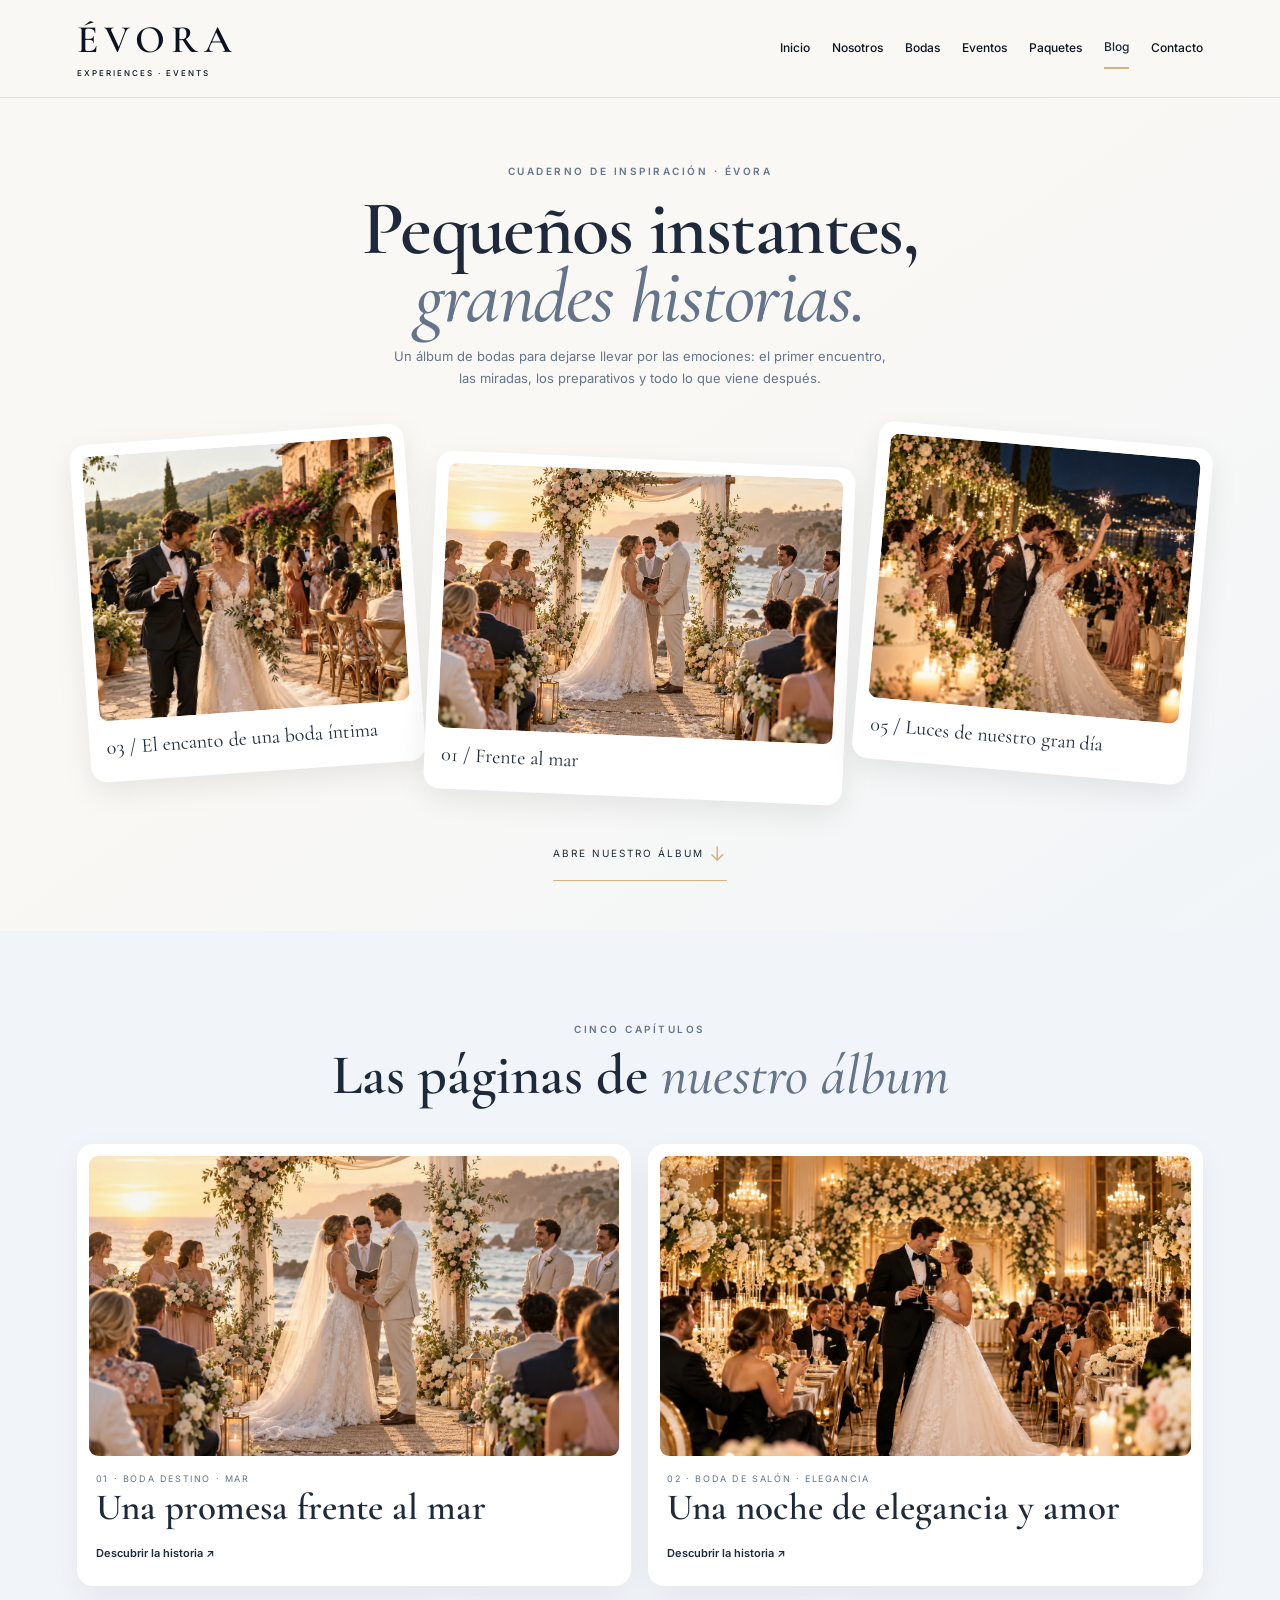
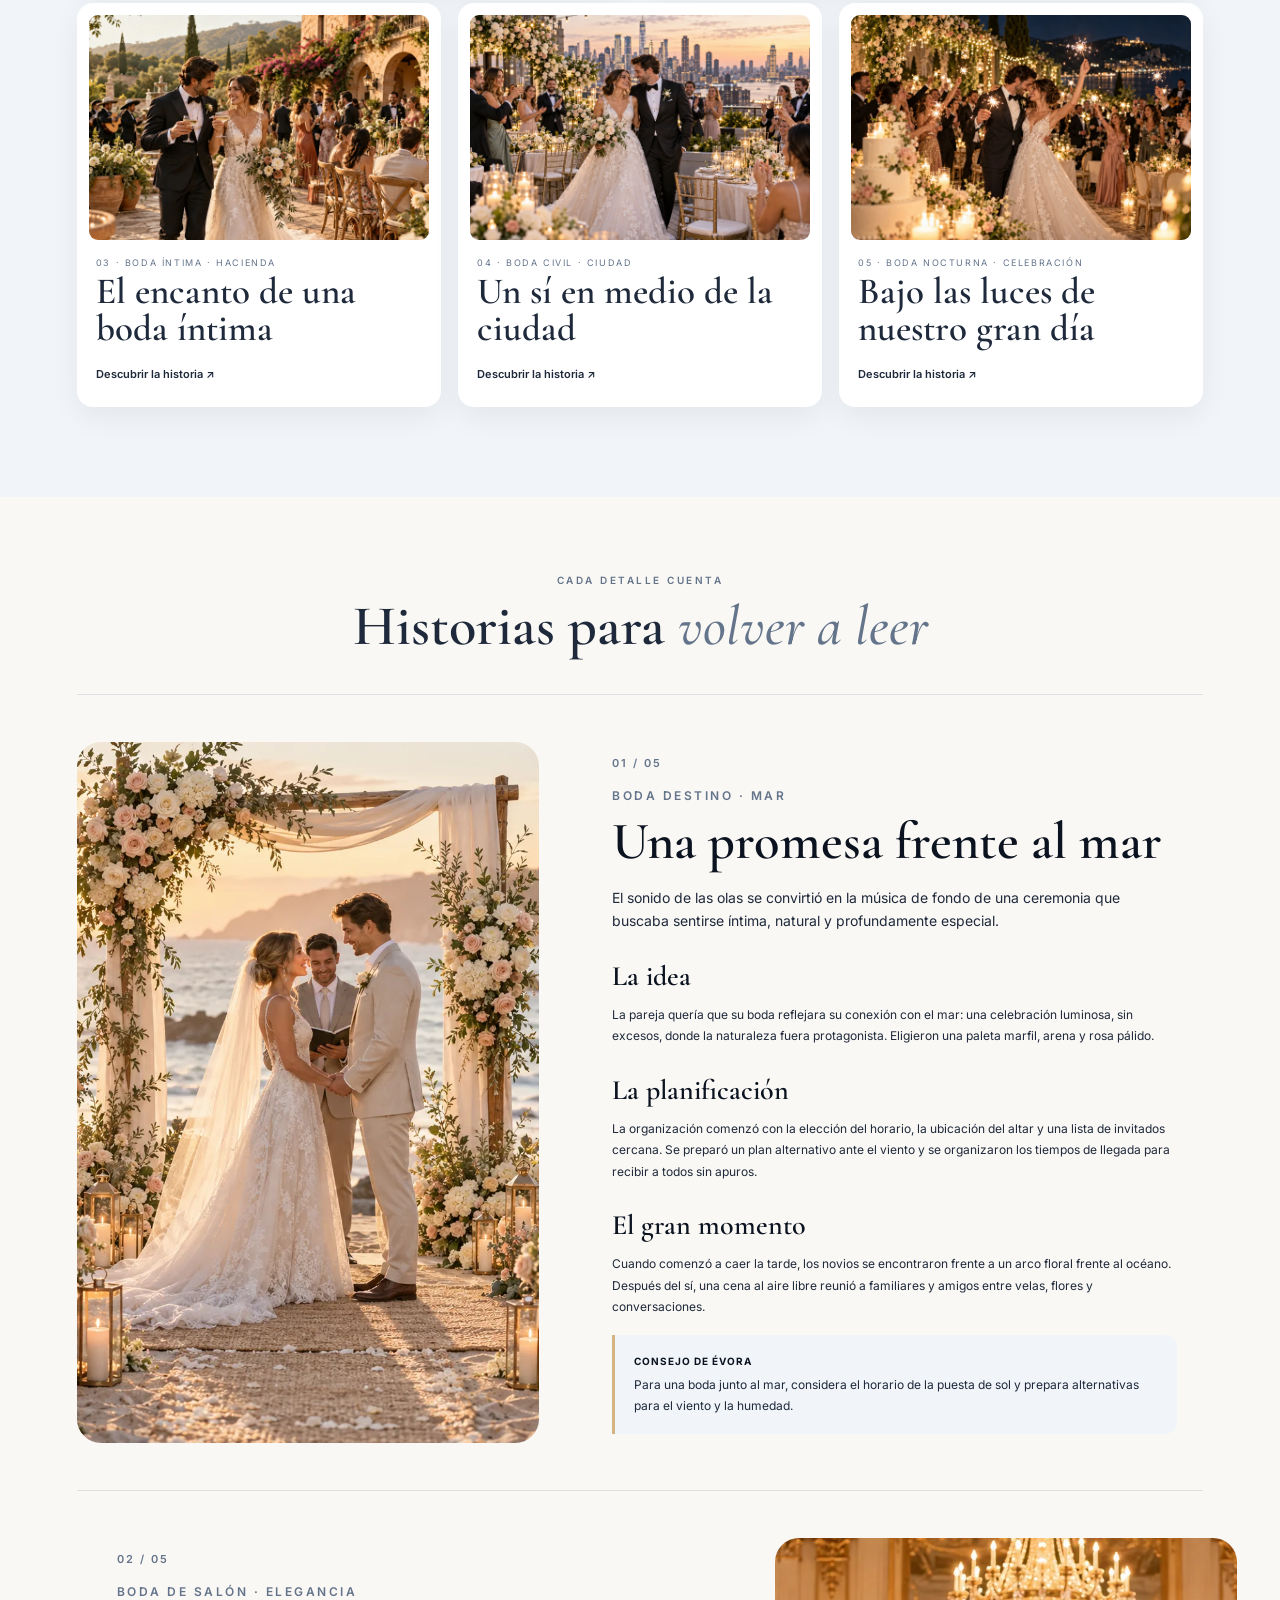
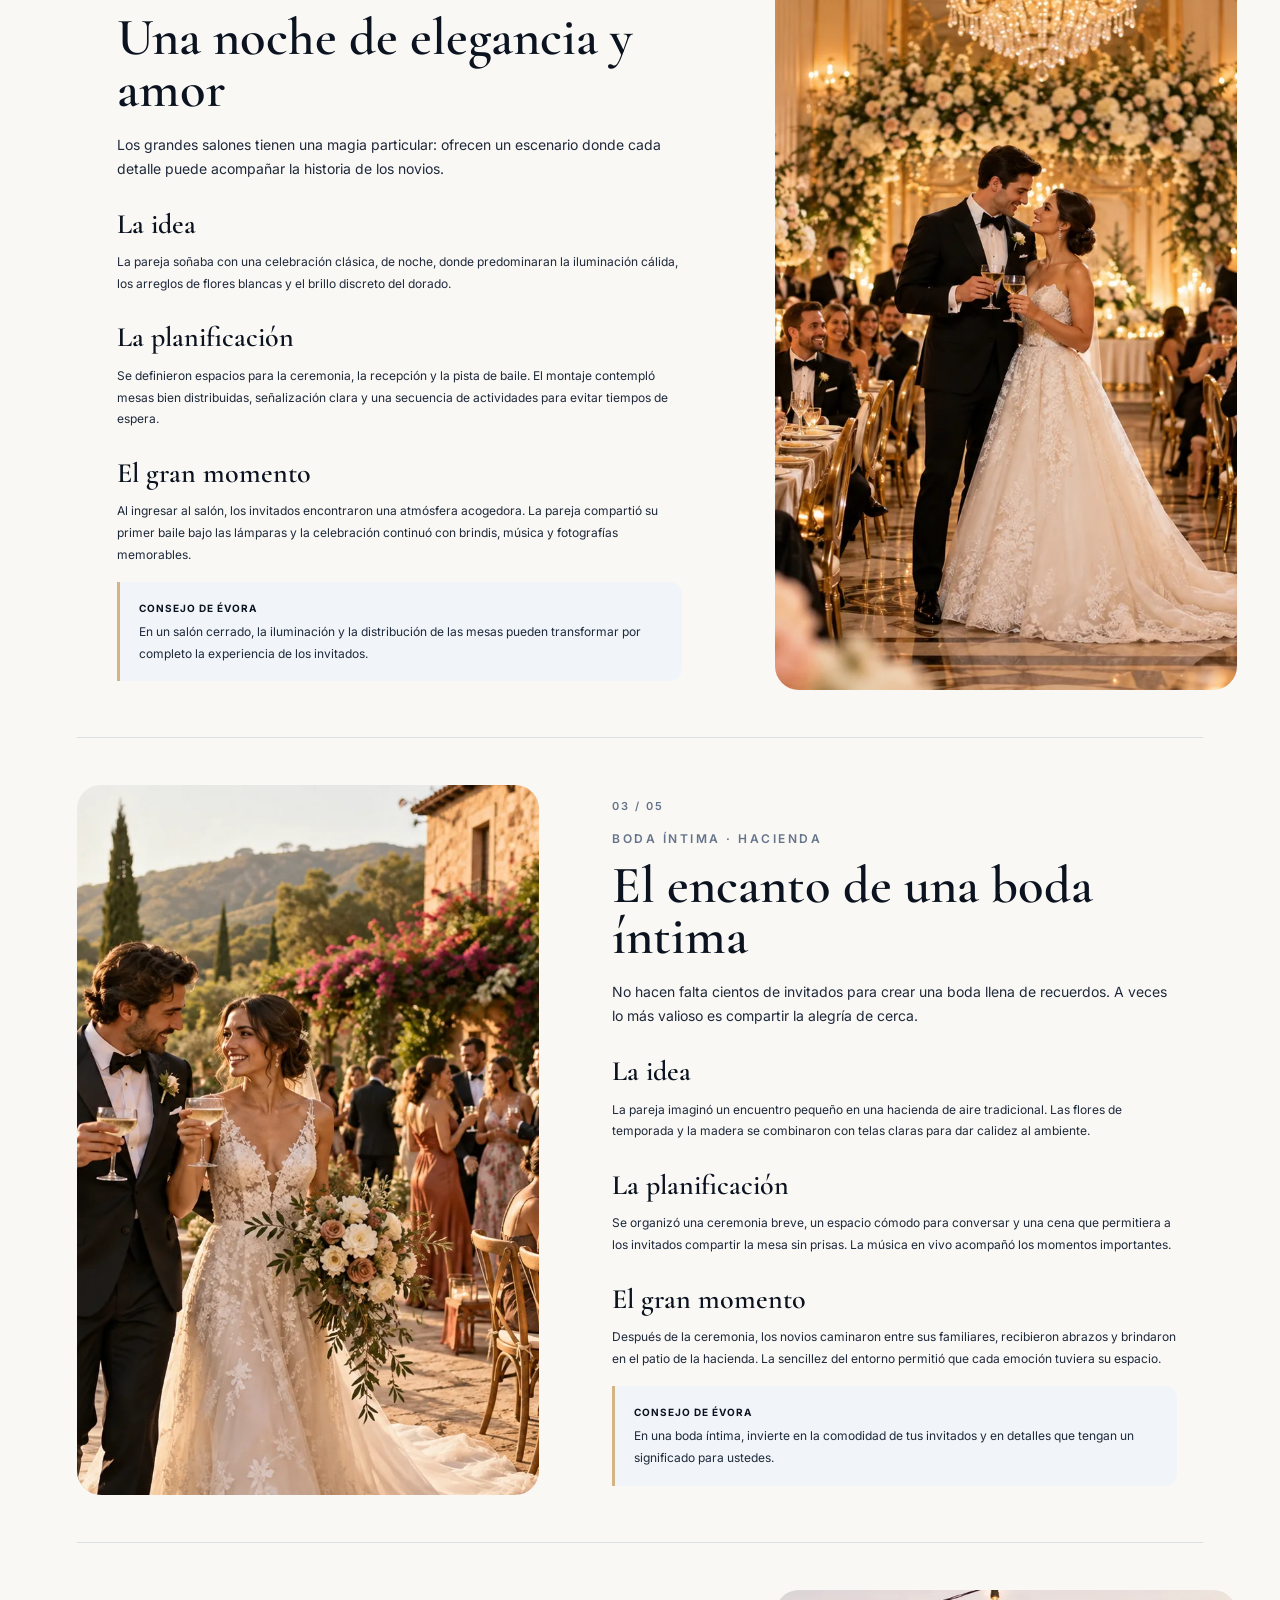
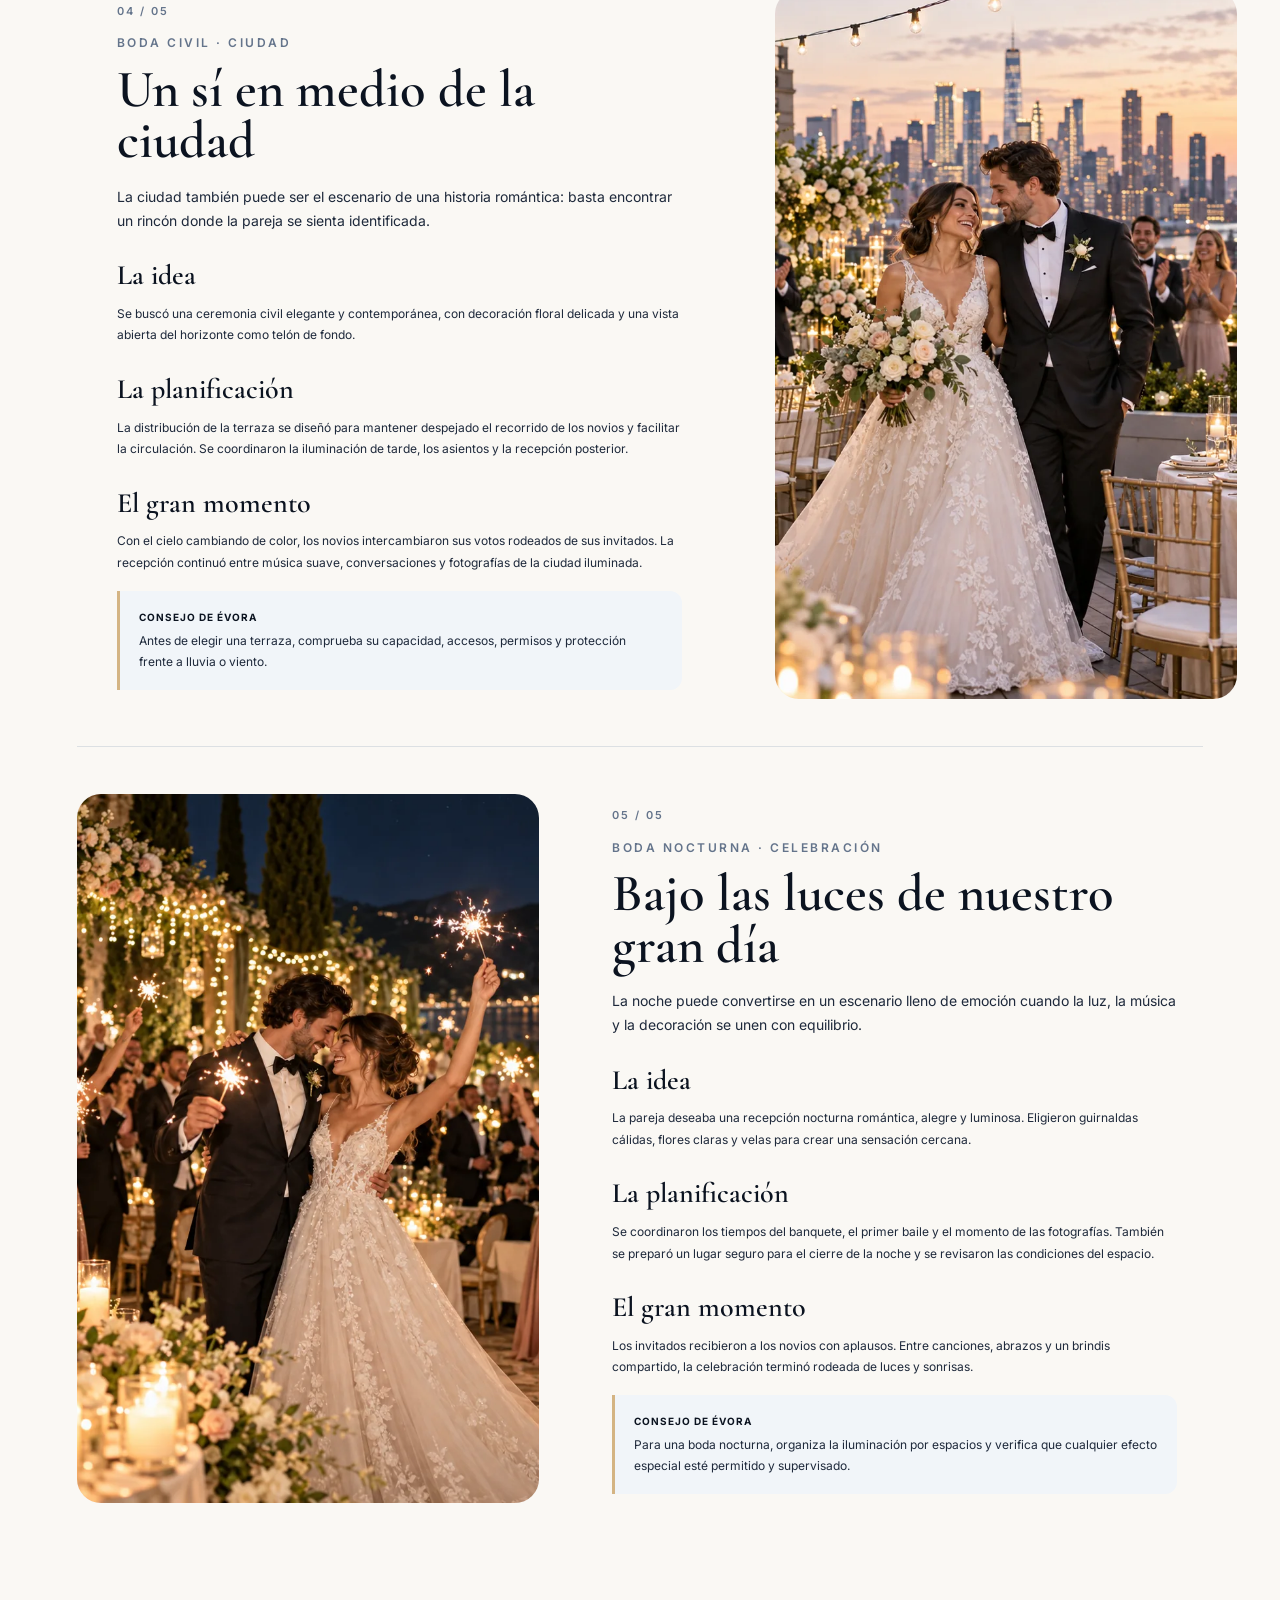
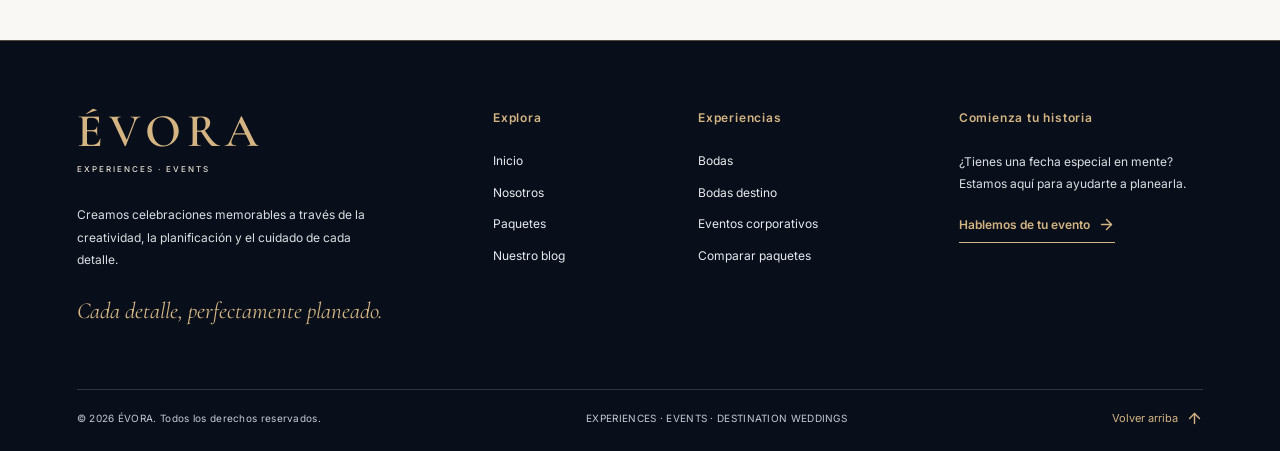
==== blog.html @ 38fed0f1 "cambios hechos" ====
<!DOCTYPE html>
<html lang="es">
 <head>
  <meta charset="utf-8"/>
  <meta content="width=device-width, initial-scale=1.0" name="viewport"/>
  <meta content="Historias de bodas ÉVORA: playa, salón, hacienda, terraza y noche. Ideas, planificación y consejos para celebrar el amor." name="description"/>
  <title>
   Blog — Álbum de recuerdos | ÉVORA
  </title>
  <link href="https://fonts.googleapis.com" rel="preconnect"/>
  <link crossorigin="" href="https://fonts.gstatic.com" rel="preconnect"/>
  <link href="https://fonts.googleapis.com/css2?family=Cormorant+Garamond:wght@400;500;600;700&amp;family=Inter:wght@400;500;600;700&amp;display=swap" rel="stylesheet"/>
  <link href="CSS/blog.css" rel="stylesheet"/>
 </head>
 <body id="arriba">
  <header class="header">
   <a aria-label="ÉVORA - Ir al inicio" class="brand" href="index.html">
    ÉVORA
    <small>
     EXPERIENCES · EVENTS
    </small>
   </a>
   <!-- Menú hamburguesa para tabletas y celulares -->
   <button aria-controls="menu-principal" aria-expanded="false" aria-label="Abrir menú de navegación" class="menu-toggle" type="button">
    <span>
    </span>
    <span>
    </span>
    <span>
    </span>
   </button>
   <nav aria-label="Menú principal" class="nav" id="menu-principal">
    <a href="index.html">
     Inicio
    </a>
    <a href="nosotros.html">
     Nosotros
    </a>
    <a href="bodas.html">
     Bodas
    </a>
    <a href="eventos-corporativos.html">
     Eventos
    </a>
    <a href="paquetes.html">
     Paquetes
    </a>
    <a aria-current="page" class="active" href="blog.html">
     Blog
    </a>
    <a href="Contactos.html">
     Contacto
    </a>
   </nav>
  </header>
  <main>
   <section class="hero hero-album">
    <div class="album-heading">
     <p class="kicker">
      CUADERNO DE INSPIRACIÓN · ÉVORA
     </p>
     <h1>
      Pequeños instantes,
      <br/>
      <em>
       grandes historias.
      </em>
     </h1>
     <p>
      Un álbum de bodas para dejarse llevar por las emociones: el primer encuentro, las miradas, los preparativos y todo lo que viene después.
     </p>
    </div>
    <div class="album-photos">
     <figure class="album-one">
      <img alt="Boda en una hacienda con novios e invitados" src="MEDIA/blog-hacienda.webp"/>
      <figcaption>
       03 / El encanto de una boda íntima
      </figcaption>
     </figure>
     <figure class="album-two">
      <img alt="Boda frente al mar con novios e invitados" src="MEDIA/blog-playa.webp"/>
      <figcaption>
       01 / Frente al mar
      </figcaption>
     </figure>
     <figure class="album-three">
      <img alt="Celebración de bodas con luces y bengalas" src="MEDIA/blog-noche.webp"/>
      <figcaption>
       05 / Luces de nuestro gran día
      </figcaption>
     </figure>
    </div>
    <a class="album-down" href="#historias">
     ABRE NUESTRO ÁLBUM
     <span>
      ↓
     </span>
    </a>
   </section>
   <section class="album-index" id="historias">
    <div class="album-title">
     <p class="kicker">
      CINCO CAPÍTULOS
     </p>
     <h2>
      Las páginas de
      <em>
       nuestro álbum
      </em>
     </h2>
    </div>
    <div class="album-cards">
     <a class="album-card" href="#playa">
      <div class="album-card-photo">
       <img alt="Una promesa frente al mar: novios e invitados en su celebración" class="" decoding="async" loading="lazy" src="MEDIA/blog-playa.webp"/>
      </div>
      <p>
       01 · BODA DESTINO · MAR
      </p>
      <h3>
       Una promesa frente al mar
      </h3>
      <span>
       Descubrir la historia ↗
      </span>
     </a>
     <a class="album-card" href="#salon">
      <div class="album-card-photo">
       <img alt="Una noche de elegancia y amor: novios e invitados en su celebración" class="" decoding="async" loading="lazy" src="MEDIA/blog-salon.webp"/>
      </div>
      <p>
       02 · BODA DE SALÓN · ELEGANCIA
      </p>
      <h3>
       Una noche de elegancia y amor
      </h3>
      <span>
       Descubrir la historia ↗
      </span>
     </a>
     <a class="album-card" href="#hacienda">
      <div class="album-card-photo">
       <img alt="El encanto de una boda íntima: novios e invitados en su celebración" class="" decoding="async" loading="lazy" src="MEDIA/blog-hacienda.webp"/>
      </div>
      <p>
       03 · BODA ÍNTIMA · HACIENDA
      </p>
      <h3>
       El encanto de una boda íntima
      </h3>
      <span>
       Descubrir la historia ↗
      </span>
     </a>
     <a class="album-card" href="#terraza">
      <div class="album-card-photo">
       <img alt="Un sí en medio de la ciudad: novios e invitados en su celebración" class="" decoding="async" loading="lazy" src="MEDIA/blog-terraza.webp"/>
      </div>
      <p>
       04 · BODA CIVIL · CIUDAD
      </p>
      <h3>
       Un sí en medio de la ciudad
      </h3>
      <span>
       Descubrir la historia ↗
      </span>
     </a>
     <a class="album-card" href="#noche">
      <div class="album-card-photo">
       <img alt="Bajo las luces de nuestro gran día: novios e invitados en su celebración" class="" decoding="async" loading="lazy" src="MEDIA/blog-noche.webp"/>
      </div>
      <p>
       05 · BODA NOCTURNA · CELEBRACIÓN
      </p>
      <h3>
       Bajo las luces de nuestro gran día
      </h3>
      <span>
       Descubrir la historia ↗
      </span>
     </a>
    </div>
   </section>
   <section class="album-chapters" id="consejos">
    <div class="album-title">
     <p class="kicker">
      CADA DETALLE CUENTA
     </p>
     <h2>
      Historias para
      <em>
       volver a leer
      </em>
     </h2>
    </div>
    <article class="chapter chapter-playa" id="playa">
     <div class="chapter-photo">
      <img alt="Una promesa frente al mar: novios e invitados en su celebración" class="" decoding="async" loading="lazy" src="MEDIA/blog-playa.webp"/>
     </div>
     <div class="chapter-content">
      <span class="chapter-number">
       01 / 05
      </span>
      <p class="kicker">
       BODA DESTINO · MAR
      </p>
      <h2>
       Una promesa frente al mar
      </h2>
      <p class="story-lede">
       El sonido de las olas se convirtió en la música de fondo de una ceremonia que buscaba sentirse íntima, natural y profundamente especial.
      </p>
      <h3>
       La idea
      </h3>
      <p>
       La pareja quería que su boda reflejara su conexión con el mar: una celebración luminosa, sin excesos, donde la naturaleza fuera protagonista. Eligieron una paleta marfil, arena y rosa pálido.
      </p>
      <h3>
       La planificación
      </h3>
      <p>
       La organización comenzó con la elección del horario, la ubicación del altar y una lista de invitados cercana. Se preparó un plan alternativo ante el viento y se organizaron los tiempos de llegada para recibir a todos sin apuros.
      </p>
      <h3>
       El gran momento
      </h3>
      <p>
       Cuando comenzó a caer la tarde, los novios se encontraron frente a un arco floral frente al océano. Después del sí, una cena al aire libre reunió a familiares y amigos entre velas, flores y conversaciones.
      </p>
      <p class="takeaway">
       <strong>
        Consejo de ÉVORA
       </strong>
       Para una boda junto al mar, considera el horario de la puesta de sol y prepara alternativas para el viento y la humedad.
      </p>
     </div>
    </article>
    <article class="chapter chapter-salon" id="salon">
     <div class="chapter-photo">
      <img alt="Una noche de elegancia y amor: novios e invitados en su celebración" class="" decoding="async" loading="lazy" src="MEDIA/blog-salon.webp"/>
     </div>
     <div class="chapter-content">
      <span class="chapter-number">
       02 / 05
      </span>
      <p class="kicker">
       BODA DE SALÓN · ELEGANCIA
      </p>
      <h2>
       Una noche de elegancia y amor
      </h2>
      <p class="story-lede">
       Los grandes salones tienen una magia particular: ofrecen un escenario donde cada detalle puede acompañar la historia de los novios.
      </p>
      <h3>
       La idea
      </h3>
      <p>
       La pareja soñaba con una celebración clásica, de noche, donde predominaran la iluminación cálida, los arreglos de flores blancas y el brillo discreto del dorado.
      </p>
      <h3>
       La planificación
      </h3>
      <p>
       Se definieron espacios para la ceremonia, la recepción y la pista de baile. El montaje contempló mesas bien distribuidas, señalización clara y una secuencia de actividades para evitar tiempos de espera.
      </p>
      <h3>
       El gran momento
      </h3>
      <p>
       Al ingresar al salón, los invitados encontraron una atmósfera acogedora. La pareja compartió su primer baile bajo las lámparas y la celebración continuó con brindis, música y fotografías memorables.
      </p>
      <p class="takeaway">
       <strong>
        Consejo de ÉVORA
       </strong>
       En un salón cerrado, la iluminación y la distribución de las mesas pueden transformar por completo la experiencia de los invitados.
      </p>
     </div>
    </article>
    <article class="chapter chapter-hacienda" id="hacienda">
     <div class="chapter-photo">
      <img alt="El encanto de una boda íntima: novios e invitados en su celebración" class="" decoding="async" loading="lazy" src="MEDIA/blog-hacienda.webp"/>
     </div>
     <div class="chapter-content">
      <span class="chapter-number">
       03 / 05
      </span>
      <p class="kicker">
       BODA ÍNTIMA · HACIENDA
      </p>
      <h2>
       El encanto de una boda íntima
      </h2>
      <p class="story-lede">
       No hacen falta cientos de invitados para crear una boda llena de recuerdos. A veces lo más valioso es compartir la alegría de cerca.
      </p>
      <h3>
       La idea
      </h3>
      <p>
       La pareja imaginó un encuentro pequeño en una hacienda de aire tradicional. Las flores de temporada y la madera se combinaron con telas claras para dar calidez al ambiente.
      </p>
      <h3>
       La planificación
      </h3>
      <p>
       Se organizó una ceremonia breve, un espacio cómodo para conversar y una cena que permitiera a los invitados compartir la mesa sin prisas. La música en vivo acompañó los momentos importantes.
      </p>
      <h3>
       El gran momento
      </h3>
      <p>
       Después de la ceremonia, los novios caminaron entre sus familiares, recibieron abrazos y brindaron en el patio de la hacienda. La sencillez del entorno permitió que cada emoción tuviera su espacio.
      </p>
      <p class="takeaway">
       <strong>
        Consejo de ÉVORA
       </strong>
       En una boda íntima, invierte en la comodidad de tus invitados y en detalles que tengan un significado para ustedes.
      </p>
     </div>
    </article>
    <article class="chapter chapter-terraza" id="terraza">
     <div class="chapter-photo">
      <img alt="Un sí en medio de la ciudad: novios e invitados en su celebración" class="" decoding="async" loading="lazy" src="MEDIA/blog-terraza.webp"/>
     </div>
     <div class="chapter-content">
      <span class="chapter-number">
       04 / 05
      </span>
      <p class="kicker">
       BODA CIVIL · CIUDAD
      </p>
      <h2>
       Un sí en medio de la ciudad
      </h2>
      <p class="story-lede">
       La ciudad también puede ser el escenario de una historia romántica: basta encontrar un rincón donde la pareja se sienta identificada.
      </p>
      <h3>
       La idea
      </h3>
      <p>
       Se buscó una ceremonia civil elegante y contemporánea, con decoración floral delicada y una vista abierta del horizonte como telón de fondo.
      </p>
      <h3>
       La planificación
      </h3>
      <p>
       La distribución de la terraza se diseñó para mantener despejado el recorrido de los novios y facilitar la circulación. Se coordinaron la iluminación de tarde, los asientos y la recepción posterior.
      </p>
      <h3>
       El gran momento
      </h3>
      <p>
       Con el cielo cambiando de color, los novios intercambiaron sus votos rodeados de sus invitados. La recepción continuó entre música suave, conversaciones y fotografías de la ciudad iluminada.
      </p>
      <p class="takeaway">
       <strong>
        Consejo de ÉVORA
       </strong>
       Antes de elegir una terraza, comprueba su capacidad, accesos, permisos y protección frente a lluvia o viento.
      </p>
     </div>
    </article>
    <article class="chapter chapter-noche" id="noche">
     <div class="chapter-photo">
      <img alt="Bajo las luces de nuestro gran día: novios e invitados en su celebración" class="" decoding="async" loading="lazy" src="MEDIA/blog-noche.webp"/>
     </div>
     <div class="chapter-content">
      <span class="chapter-number">
       05 / 05
      </span>
      <p class="kicker">
       BODA NOCTURNA · CELEBRACIÓN
      </p>
      <h2>
       Bajo las luces de nuestro gran día
      </h2>
      <p class="story-lede">
       La noche puede convertirse en un escenario lleno de emoción cuando la luz, la música y la decoración se unen con equilibrio.
      </p>
      <h3>
       La idea
      </h3>
      <p>
       La pareja deseaba una recepción nocturna romántica, alegre y luminosa. Eligieron guirnaldas cálidas, flores claras y velas para crear una sensación cercana.
      </p>
      <h3>
       La planificación
      </h3>
      <p>
       Se coordinaron los tiempos del banquete, el primer baile y el momento de las fotografías. También se preparó un lugar seguro para el cierre de la noche y se revisaron las condiciones del espacio.
      </p>
      <h3>
       El gran momento
      </h3>
      <p>
       Los invitados recibieron a los novios con aplausos. Entre canciones, abrazos y un brindis compartido, la celebración terminó rodeada de luces y sonrisas.
      </p>
      <p class="takeaway">
       <strong>
        Consejo de ÉVORA
       </strong>
       Para una boda nocturna, organiza la iluminación por espacios y verifica que cualquier efecto especial esté permitido y supervisado.
      </p>
     </div>
    </article>
   </section>
  </main>
  <footer class="footer">
   <div class="footer-main">
    <div class="footer-about">
     <a aria-label="ÉVORA - Inicio" class="footer-logo" href="index.html">
      ÉVORA
      <small>
       EXPERIENCES · EVENTS
      </small>
     </a>
     <p class="footer-description">
      Creamos celebraciones memorables a través de la
                    creatividad, la planificación y el cuidado de cada detalle.
     </p>
     <span class="footer-tagline">
      Cada detalle, perfectamente planeado.
     </span>
    </div>
    <div class="footer-column">
     <h3>
      Explora
     </h3>
     <a href="index.html">
      Inicio
     </a>
     <a href="nosotros.html">
      Nosotros
     </a>
     <a href="paquetes.html">
      Paquetes
     </a>
     <a href="blog.html">
      Nuestro blog
     </a>
    </div>
    <div class="footer-column">
     <h3>
      Experiencias
     </h3>
     <a href="bodas.html">
      Bodas
     </a>
     <a href="bodas-destino.html">
      Bodas destino
     </a>
     <a href="eventos-corporativos.html">
      Eventos corporativos
     </a>
     <a href="paquetes.html#comparar">
      Comparar paquetes
     </a>
    </div>
    <div class="footer-column footer-contact">
     <h3>
      Comienza tu historia
     </h3>
     <p>
      ¿Tienes una fecha especial en mente? Estamos aquí para ayudarte a planearla.
     </p>
     <a class="footer-link-contact" href="Contactos.html">
      Hablemos de tu evento
      <svg aria-hidden="true" class="icono" fill="none" stroke="currentColor" stroke-linecap="round" stroke-linejoin="round" stroke-width="2" viewbox="0 0 24 24">
       <path d="M5 12h14">
       </path>
       <path d="m12 5 7 7-7 7">
       </path>
      </svg>
     </a>
    </div>
   </div>
   <div class="footer-bottom">
    <p>
     © 2026 ÉVORA. Todos los derechos reservados.
    </p>
    <p>
     EXPERIENCES · EVENTS · DESTINATION WEDDINGS
    </p>
    <a href="#arriba" id="volver-arriba">
     Volver arriba
     <svg aria-hidden="true" class="icono" fill="none" stroke="currentColor" stroke-linecap="round" stroke-linejoin="round" stroke-width="2" viewbox="0 0 24 24">
      <path d="M12 19V5">
      </path>
      <path d="m5 12 7-7 7 7">
      </path>
     </svg>
    </a>
   </div>
  </footer>
  <!-- Funcionamiento del menú hamburguesa sin archivos JS adicionales -->
  <script>
   const botonMenu = document.querySelector('.menu-toggle');
        const navegacion = document.querySelector('#menu-principal');

        function cerrarMenu() {
            botonMenu.classList.remove('is-open');
            botonMenu.setAttribute('aria-expanded', 'false');
            botonMenu.setAttribute('aria-label', 'Abrir menú de navegación');
            navegacion.classList.remove('is-open');
        }

        botonMenu.addEventListener('click', function () {
            const abierto = botonMenu.getAttribute('aria-expanded') === 'true';
            botonMenu.classList.toggle('is-open', !abierto);
            botonMenu.setAttribute('aria-expanded', String(!abierto));
            botonMenu.setAttribute('aria-label', abierto ? 'Abrir menú de navegación' : 'Cerrar menú de navegación');
            navegacion.classList.toggle('is-open', !abierto);
        });

        navegacion.querySelectorAll('a').forEach(function (enlace) {
            enlace.addEventListener('click', cerrarMenu);
        });

        document.addEventListener('keydown', function (evento) {
            if (evento.key === 'Escape') cerrarMenu();
        });

        document.addEventListener('click', function (evento) {
            if (!evento.target.closest('.header')) cerrarMenu();
        });

        window.addEventListener('resize', function () {
            if (window.innerWidth > 880) cerrarMenu();
        });

        // Regresa al inicio de la página al pulsar "Volver arriba".
        const volverArriba = document.querySelector('#volver-arriba');
        volverArriba.addEventListener('click', function (evento) {
            evento.preventDefault();
            window.scrollTo({ top: 0, behavior: 'smooth' });
            cerrarMenu();
        });
  </script>
 </body>
</html>
---- CSS/blog.css ----
/* ÉVORA — BLOG | Estilos ordenados y encabezado/pie de Paquetes */

/* 1. PALETA OFICIAL */
:root {
    --navy: #0B1320;
    --gold: #D4B483;
    --ivory: #FAF8F4;
    --charcoal: #1E293B;
    --gray: #64748B;
    --light: #F1F5F9;
}

/* 2. ESTILOS GENERALES */
* {
    box-sizing: border-box;
}

html {
    scroll-behavior: smooth;
}

body {
    margin: 0;
    background-color: var(--ivory);
    color: var(--charcoal);
    font-family: 'Inter', 'Segoe UI', Arial, sans-serif;
    font-size: 14px;
    line-height: 1.7;
}

h1, h2, h3, p {
    margin: 0;
}

h1, h2, h3, .brand {
    font-family: 'Cormorant Garamond', Georgia, serif;
}

h1, h2, h3 {
    font-weight: 600;
}

a {
    color: inherit;
    text-decoration: none;
}

img {
    display: block;
    max-width: 100%;
}

a:focus-visible {
    outline: 3px solid var(--gold);
    outline-offset: 4px;
}

.icono {
    display: inline-block;
    width: 17px;
    height: 17px;
    flex-shrink: 0;
    vertical-align: middle;
}

/* 3. ENCABEZADO FIJO */
.header {
    position: sticky;
    top: 0;
    z-index: 1000;
    display: flex;
    align-items: center;
    justify-content: space-between;
    gap: 20px;
    padding: 20px 6%;
    background-color: var(--ivory);
    border-bottom: 1px solid rgba(11, 19, 32, 0.10);
}

.brand {
    color: var(--navy);
    font-size: 39px;
    font-weight: 600;
    letter-spacing: 6px;
    line-height: 1;
    white-space: nowrap;
}

.brand small {
    display: block;
    margin-top: 10px;
    font-family: 'Inter', 'Segoe UI', Arial, sans-serif;
    font-size: 8px;
    font-weight: 500;
    letter-spacing: 2px;
}

.nav {
    display: flex;
    flex-wrap: wrap;
    align-items: center;
    gap: 10px 22px;
}

.nav a {
    padding: 9px 0;
    color: var(--navy);
    font-size: 12px;
    font-weight: 500;
    white-space: nowrap;
    transition: color 300ms ease;
}

.nav a:hover, .nav a.active {
    color: var(--charcoal);
    border-bottom: 2px solid var(--gold);
}


/* ==========================================
   12. PIE DE PÁGINA MÁS COMPLETO
========================================== */

.footer {
    padding: 67px 6% 0;
    color: white;
    background-color: #080F1A;
    border-top: 1px solid rgba(212, 180, 131, 0.35);
}

.footer-main {
    display: grid;
    grid-template-columns: 1.7fr 0.75fr 1fr 1.1fr;
    gap: clamp(22px, 3vw, 56px);
    max-width: 1450px;
    margin: 0 auto;
    padding-bottom: 58px;
}

.footer-logo {
    display: inline-block;
    color: var(--gold);
    font-family: 'Cormorant Garamond', Georgia, serif;
    font-size: 47px;
    font-weight: 600;
    letter-spacing: 6px;
    line-height: 1;
}

.footer-logo small {
    display: block;
    margin-top: 10px;
    color: #E8E0D6;
    font-family: 'Inter', 'Segoe UI', sans-serif;
    font-size: 8px;
    font-weight: 500;
    letter-spacing: 2px;
}

.footer-description {
    max-width: 310px;
    margin: 25px 0 20px;
    color: #DBDFE4;
    font-size: 12px;
    line-height: 1.9;
}

.footer-tagline {
    color: var(--gold);
    font-family: 'Cormorant Garamond', Georgia, serif;
    font-size: 23px;
    font-style: italic;
}

.footer-column {
    display: flex;
    flex-direction: column;
    align-items: flex-start;
    gap: 11px;
}

.footer-column h3 {
    margin-bottom: 12px;
    color: var(--gold);
    font-family: 'Inter', 'Segoe UI', sans-serif;
    font-size: 12px;
    font-weight: 600;
    letter-spacing: 0.8px;
}

.footer-column > a:not(.footer-link-contact) {
    color: #E8EAF0;
    font-size: 12px;
    transition: color 300ms ease;
}

.footer-column > a:hover {
    color: var(--gold);
}

.footer-contact p {
    color: #DBDFE4;
    font-size: 12px;
    line-height: 1.8;
}

.footer-link-contact {
    display: inline-flex;
    align-items: center;
    gap: 8px;
    margin-top: 9px;
    padding-bottom: 7px;
    color: var(--gold);
    border-bottom: 1px solid var(--gold);
    font-size: 12px;
    font-weight: 600;
    transition: color 300ms ease;
}

.footer-bottom {
    display: flex;
    align-items: center;
    justify-content: space-between;
    flex-wrap: wrap;
    gap: 17px;
    max-width: 1450px;
    margin: 0 auto;
    padding: 19px 0 23px;
    border-top: 1px solid rgba(255, 255, 255, 0.16);
}

.footer-bottom p {
    color: #C4CBD5;
    font-size: 10px;
    letter-spacing: 0.3px;
}

.footer-bottom > a {
    display: inline-flex;
    align-items: center;
    gap: 8px;
    color: var(--gold);
    font-size: 11px;
}


/* BLOG: ESTILOS GENERALES */
body {
    overflow-x:hidden
}

h1,h2,h3,p,figure {
    margin:0
}

h1,h2,h3 {
    font-weight:600
}

img {
    display:block;
    width:100%;
    height:auto;
    object-fit:cover
}

.kicker {
    font-family:Inter,'Segoe UI',sans-serif;
    font-size:10px;
    font-weight:600;
    letter-spacing:2.5px;
    text-transform:uppercase;
    color:var(--gray)
}

h1 {
    font-size:clamp(50px,6.6vw,106px);
    line-height:.88;
    letter-spacing:-.02em
}

h2 {
    font-size:clamp(36px,4.4vw,72px);
    line-height:.98
}

em {
    font-weight:500;
    color:var(--gray)
}

.gold-rule {
    width:86px;
    height:2px;
    background:var(--gold);
    margin:28px 0
}

.button {
    display:inline-flex;
    align-items:center;
    justify-content:space-between;
    gap:28px;
    margin-top:26px;
    padding:13px 22px;
    background:var(--navy);
    color:white;
    border-radius:16px;
    font-size:12px;
    font-weight:600;
    transition:background .3s,transform .3s
}

.button span {
    font-size:20px;
    line-height:1
}

.button:hover {
    background:var(--charcoal);
    transform:translateY(-2px)
}

.button.light {
    background:var(--ivory);
    color:var(--navy)
}

.button.light:hover {
    background:var(--gold)
}

/* CAPÍTULOS DE HISTORIAS */
.chapter {
    scroll-margin-top:120px
}

.chapter-content .kicker {
    color:var(--gray);
    margin-bottom:10px
}

.chapter-content h2 {
    margin-bottom:18px;
    color:var(--navy);
    font-size:clamp(37px,4.1vw,65px);
    line-height:.98
}

.chapter-content h3 {
    font-size:28px;
    margin:20px 0 3px;
    color:var(--navy)
}

.chapter-content p {
    font-size:12px;
    line-height:1.8;
    margin-bottom:9px
}

.chapter-content .story-lede {
    font-size:14px;
    line-height:1.7;
    color:var(--charcoal);
    margin-bottom:20px
}

.chapter-number {
    display:block;
    color:var(--gray);
    font-size:11px;
    letter-spacing:2px;
    font-weight:600;
    margin-bottom:12px
}

.takeaway {
    padding:17px 19px!important;
    background:var(--light);
    border-left:3px solid var(--gold);
    border-radius:0 12px 12px 0;
    margin-top:17px
}

.takeaway strong {
    display:block;
    text-transform:uppercase;
    letter-spacing:1px;
    color:var(--navy);
    font-size:10px;
    margin-bottom:4px
}

.chapter-photo img {
    height:100%;
    min-height:350px
}

/* MODELO 4: ÁLBUM EDITORIAL */
.hero-album {
    background:linear-gradient(145deg,#FAF8F4 42%,#F1F5F9 100%);
    padding:65px 6% 50px;
    min-height:780px;
    position:relative
}

.album-heading {
    text-align:center;
    max-width:850px;
    margin:0 auto
}

.album-heading h1 {
    margin:15px 0;
    font-size:clamp(58px,6vw,97px)
}

.album-heading p:last-child {
    font-size:13px;
    max-width:500px;
    margin:0 auto;
    color:var(--gray)
}

.album-photos {
    max-width:1120px;
    margin:45px auto 0;
    display:grid;
    grid-template-columns:1fr 1.25fr 1fr;
    gap:15px;
    align-items:center
}

.album-photos figure {
    padding:12px 12px 17px;
    background:white;
    box-shadow:0 10px 30px rgba(0,0,0,.08);
    border-radius:16px
}

.album-photos img {
    height:265px;
    border-radius:9px
}

.album-photos figcaption {
    font-family:'Cormorant Garamond',Georgia,serif;
    font-size:20px;
    margin:10px 0 0 5px
}

.album-one {
    transform:rotate(-4deg)
}

.album-two {
    transform:translateY(25px) rotate(2.5deg)
}

.album-three {
    transform:rotate(5deg)
}

.album-down {
    display:block;
    width:max-content;
    margin:65px auto 0;
    font-size:10px;
    letter-spacing:2px;
    border-bottom:1px solid var(--gold);
    padding-bottom:9px
}

.album-down span {
    color:var(--gold);
    font-size:20px;
    vertical-align:middle
}

.album-index {
    padding:90px 6%;
    background:var(--light)
}

.album-title {
    text-align:center;
    max-width:700px;
    margin:0 auto 40px
}

.album-title h2 {
    margin-top:10px
}

.album-cards {
    display:grid;
    grid-template-columns:repeat(6,minmax(0,1fr));
    gap:17px
}

.album-card {
    grid-column:span 2;
    background:white;
    padding:12px 12px 22px;
    border-radius:16px;
    box-shadow:0 10px 30px rgba(0,0,0,.06)
}

.album-card:nth-child(-n+2) {
    grid-column:span 3
}

.album-card-photo {
    overflow:hidden;
    border-radius:9px
}

.album-card img {
    height:225px
}

.album-card:nth-child(-n+2) img {
    height:300px
}

.album-card p {
    font-size:9px;
    letter-spacing:1.6px;
    color:var(--gray);
    padding:15px 7px 3px
}

.album-card h3 {
    font-size:37px;
    line-height:1;
    padding:0 7px 14px
}

.album-card span {
    font-size:11px;
    padding:0 7px;
    font-weight:600
}

.album-chapters {
    padding:75px 6% 90px
}

.album-chapters .chapter {
    display:grid;
    grid-template-columns:41% 59%;
    gap:3%;
    padding:47px 0;
    border-top:1px solid #DCE0E3
}

.album-chapters .chapter:nth-of-type(even) {
    grid-template-columns:59% 41%
}

.album-chapters .chapter:nth-of-type(even) .chapter-photo {
    order:2
}

.album-chapters .chapter:nth-of-type(even) .chapter-content {
    order:1
}

.album-chapters .chapter-photo {
    min-height:490px
}

.album-chapters .chapter-photo img {
    border-radius:24px
}

.album-chapters .chapter-content {
    padding:12px 9% 0 6%
}

@media(max-width:800px) {
    .hero-album {
        min-height:0
    }

    .album-photos img {
        height:180px
    }

    .album-photos figcaption {
        font-size:15px
    }

    .album-card {
        grid-column:span 3
    }

    .album-card:nth-child(-n+2) {
        grid-column:span 3
    }

    .album-chapters .chapter,.album-chapters .chapter:nth-of-type(even) {
        grid-template-columns:1fr
    }

    .album-chapters .chapter .chapter-photo,.album-chapters .chapter .chapter-content {
        order:initial!important;
        padding:0!important
    }

    .album-chapters .chapter-photo {
        height:290px;
        min-height:290px
    }

}

@media(max-width:550px) {
    .album-photos {
        display:flex;
        flex-direction:column;
        align-items:stretch
    }

    .album-photos figure {
        transform:none!important
    }

    .album-photos img {
        height:185px
    }

    .album-photos figure:nth-child(3) {
        display:none
    }

    .album-cards {
        grid-template-columns:1fr
    }

    .album-card,.album-card:nth-child(-n+2) {
        grid-column:auto
    }

    .album-card img,.album-card:nth-child(-n+2) img {
        height:250px
    }

    .album-down {
        margin-top:32px
    }

}

@media(max-width:700px) {
    .chapter-content h2 {
        font-size:43px
    }

    .chapter-photo img {
        min-height:220px
    }

}

/* Adaptación del pie de página original de Paquetes */
@media (max-width: 1100px) {
    .footer-main {
        grid-template-columns: 1.4fr 1fr 1fr;
        row-gap: 42px;
    }

    .footer-about {
        grid-column: 1 / -1;
    }

}

@media (max-width: 700px) {
    .footer {
        padding: 48px 22px 0;
    }

    .footer-main {
        grid-template-columns: 1fr 1fr;
        gap: 32px;
    }

    .footer-about {
        grid-column: 1 / -1;
    }

    .footer-contact {
        grid-column: 1 / -1;
    }

    .footer-bottom {
        justify-content: flex-start;
    }

}

@media (max-width: 400px) {
    .footer-main {
        grid-template-columns: 1fr;
    }

    .footer-about, .footer-contact {
        grid-column: auto;
    }

}

/* ==========================================
   15. MENÚ HAMBURGUESA RESPONSIVO
   No modifica el diseño de escritorio.
========================================== */

.menu-toggle {
    display: none;
    width: 44px;
    height: 44px;
    flex-shrink: 0;
    flex-direction: column;
    align-items: center;
    justify-content: center;
    gap: 6px;
    padding: 8px;
    border: 1px solid rgba(11, 19, 32, 0.18);
    border-radius: 10px;
    background: transparent;
    cursor: pointer;
}

.menu-toggle span {
    display: block;
    width: 23px;
    height: 2px;
    border-radius: 2px;
    background: var(--navy);
    transition: transform 250ms ease, opacity 250ms ease;
}

.menu-toggle:focus-visible {
    outline: 3px solid var(--gold);
    outline-offset: 3px;
}

@media (max-width: 880px) {
    .header {
        position: sticky;
        flex-wrap: nowrap;
        justify-content: space-between;
        text-align: left;
        padding: 15px 6%;
    }

    .menu-toggle {
        display: flex;
    }

    .nav {
        position: absolute;
        top: 100%;
        left: 0;
        right: 0;
        z-index: 1001;
        display: none;
        width: 100%;
        max-height: calc(100dvh - 84px);
        flex-direction: column;
        flex-wrap: nowrap;
        align-items: stretch;
        justify-content: flex-start;
        gap: 0;
        overflow-y: auto;
        overflow-x: hidden;
        padding: 10px 6% 18px;
        background: var(--ivory);
        border-bottom: 1px solid rgba(11, 19, 32, 0.12);
        box-shadow: 0 14px 24px rgba(11, 19, 32, 0.10);
    }

    .nav.is-open {
        display: flex;
    }

    .nav a {
        width: 100%;
        padding: 13px 4px;
        font-size: 13px;
        border-bottom: 1px solid rgba(11, 19, 32, 0.08);
    }

    .nav a:hover,
    .nav a.active {
        border-bottom: 1px solid var(--gold);
    }

    .menu-toggle.is-open span:nth-child(1) {
        transform: translateY(8px) rotate(45deg);
    }

    .menu-toggle.is-open span:nth-child(2) {
        opacity: 0;
    }

    .menu-toggle.is-open span:nth-child(3) {
        transform: translateY(-8px) rotate(-45deg);
    }
}

@media (prefers-reduced-motion: reduce) {
    .menu-toggle span {
        transition: none;
    }
}

/* Navegación por anclas con encabezado fijo. */
#historias, #consejos, .chapter {
    scroll-margin-top: 110px;
}
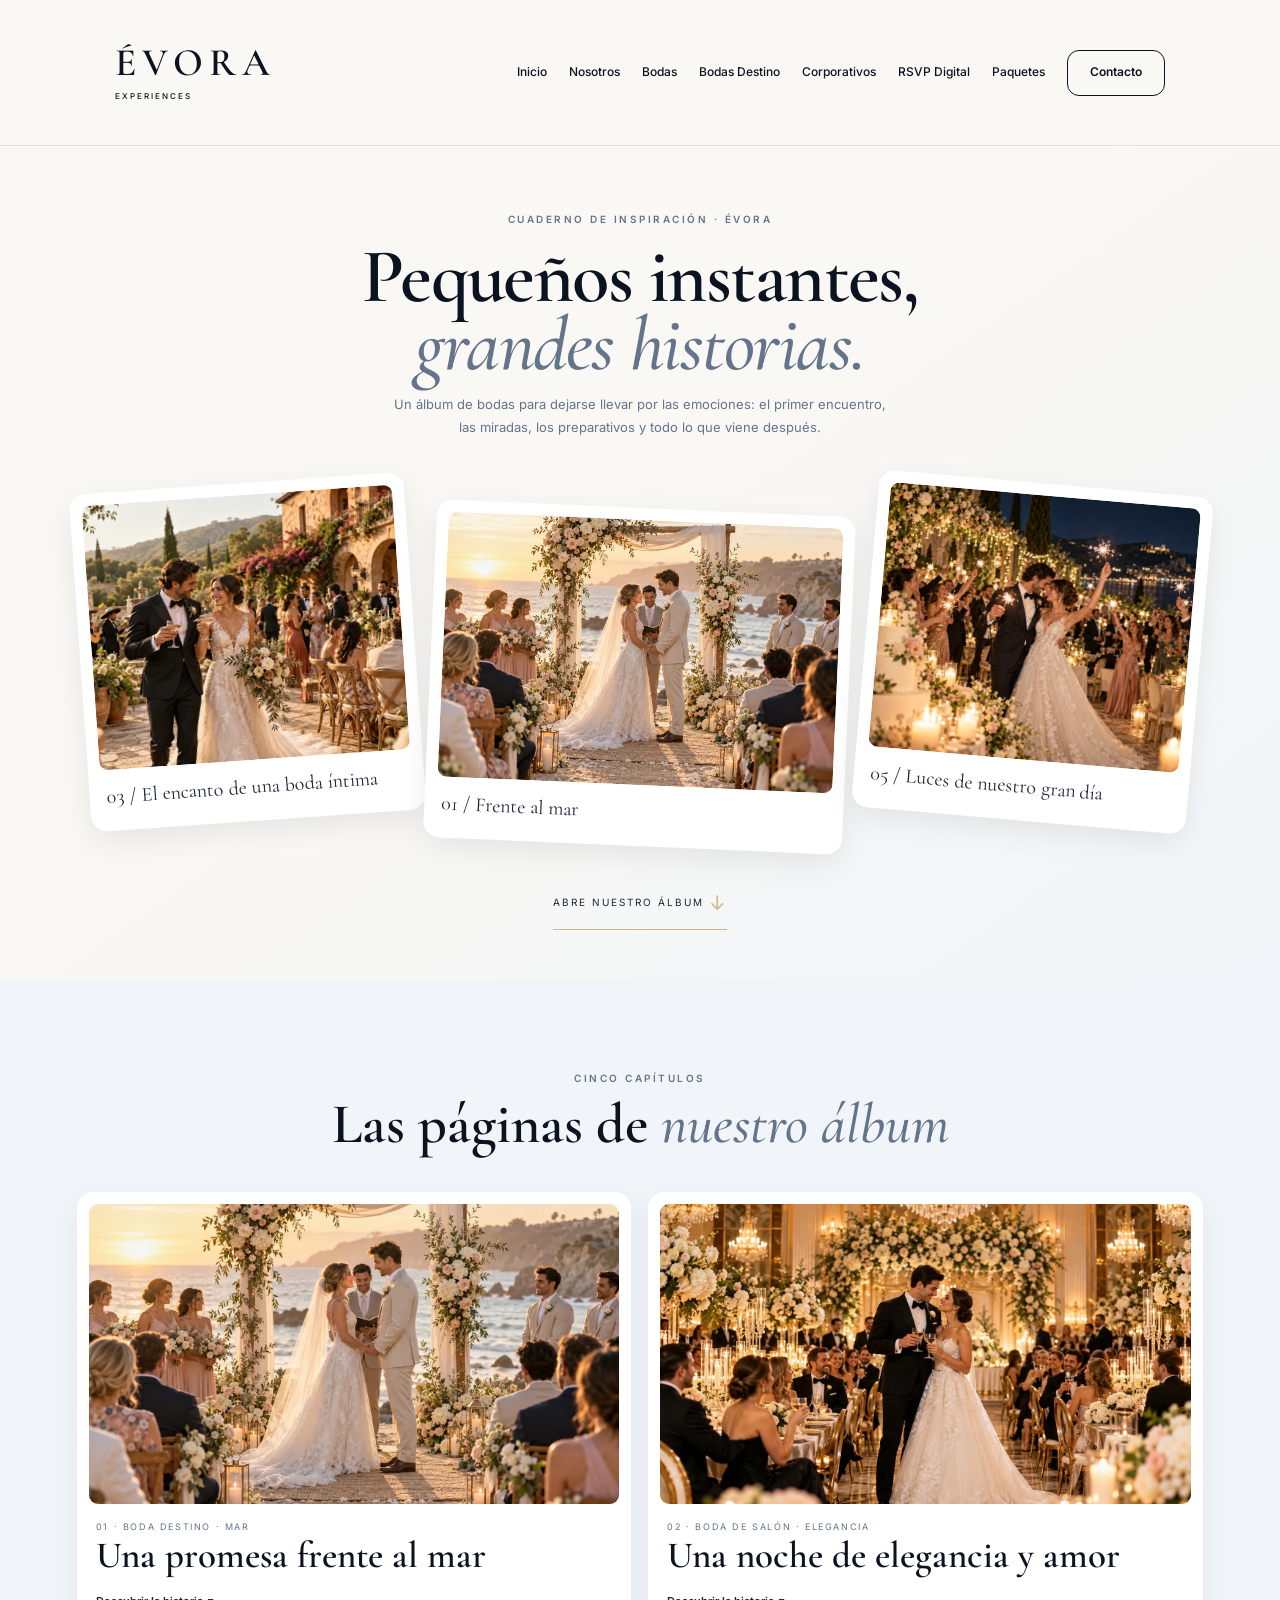
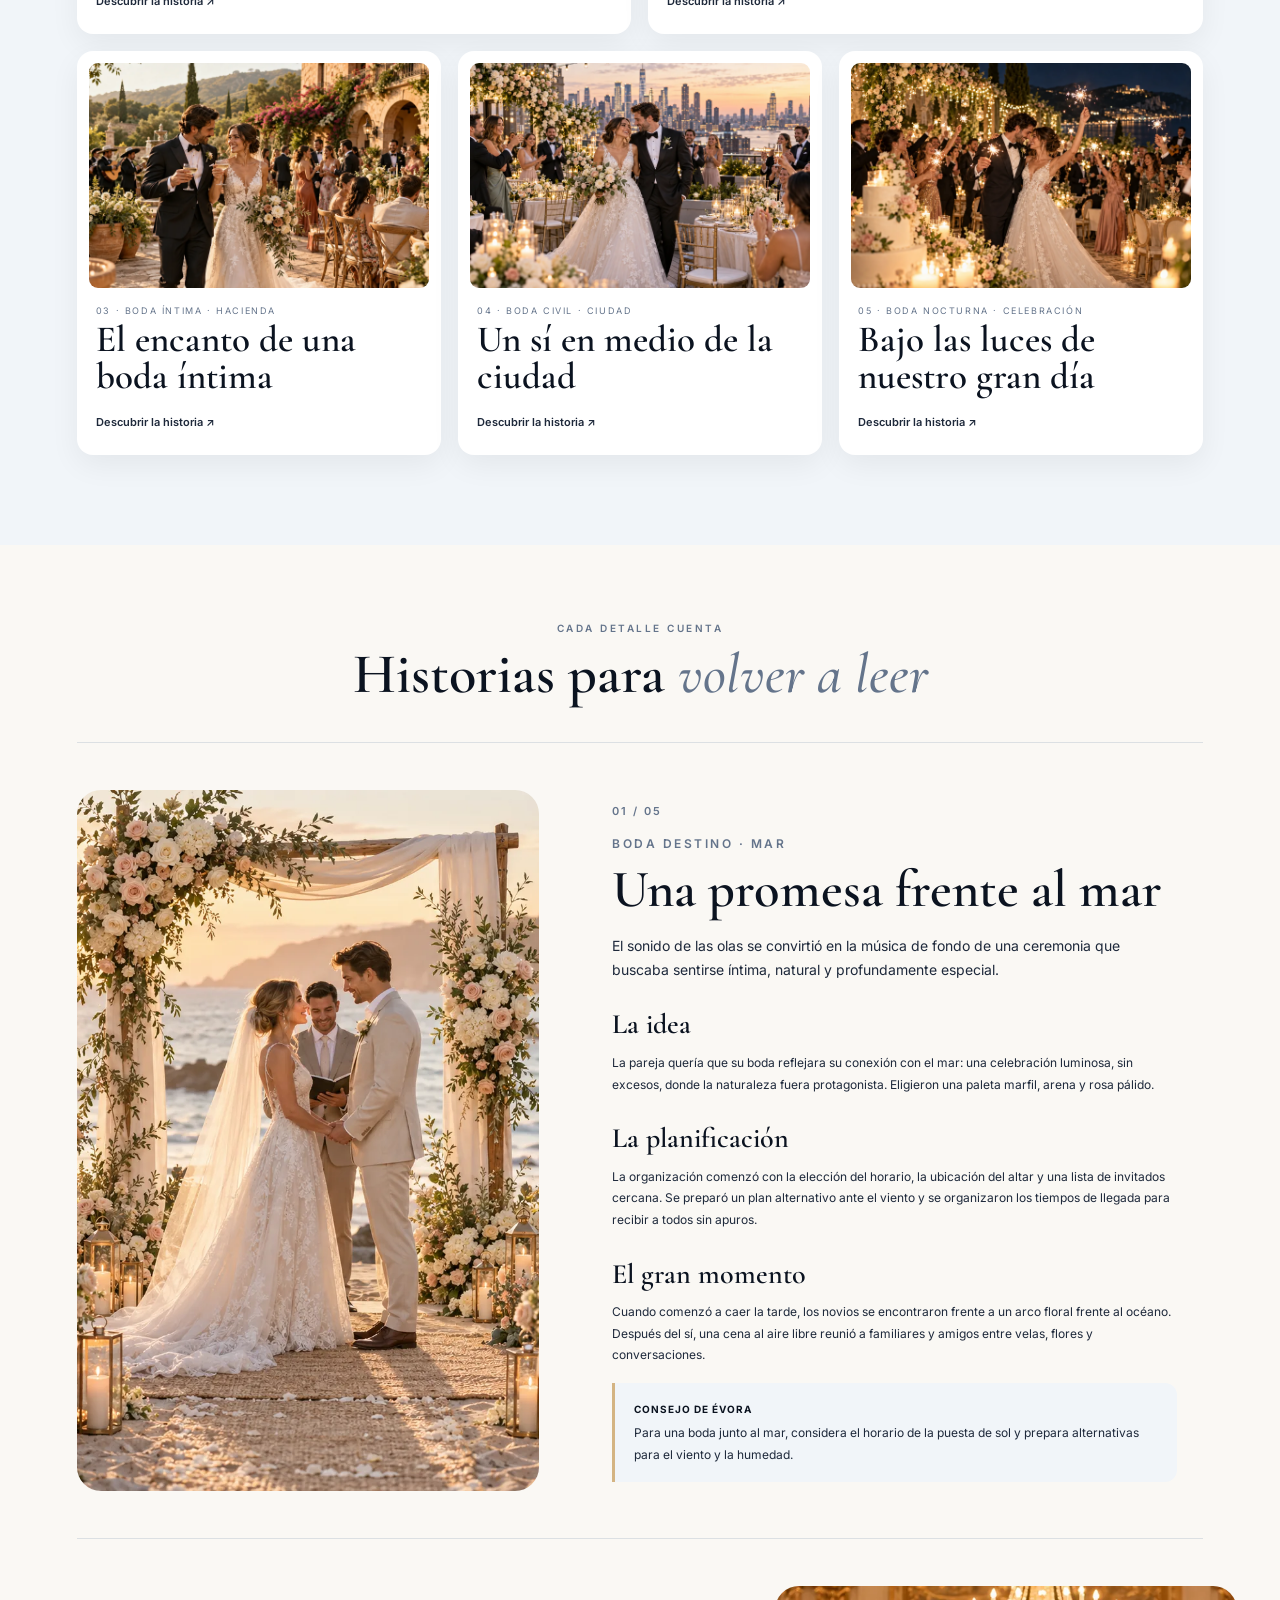
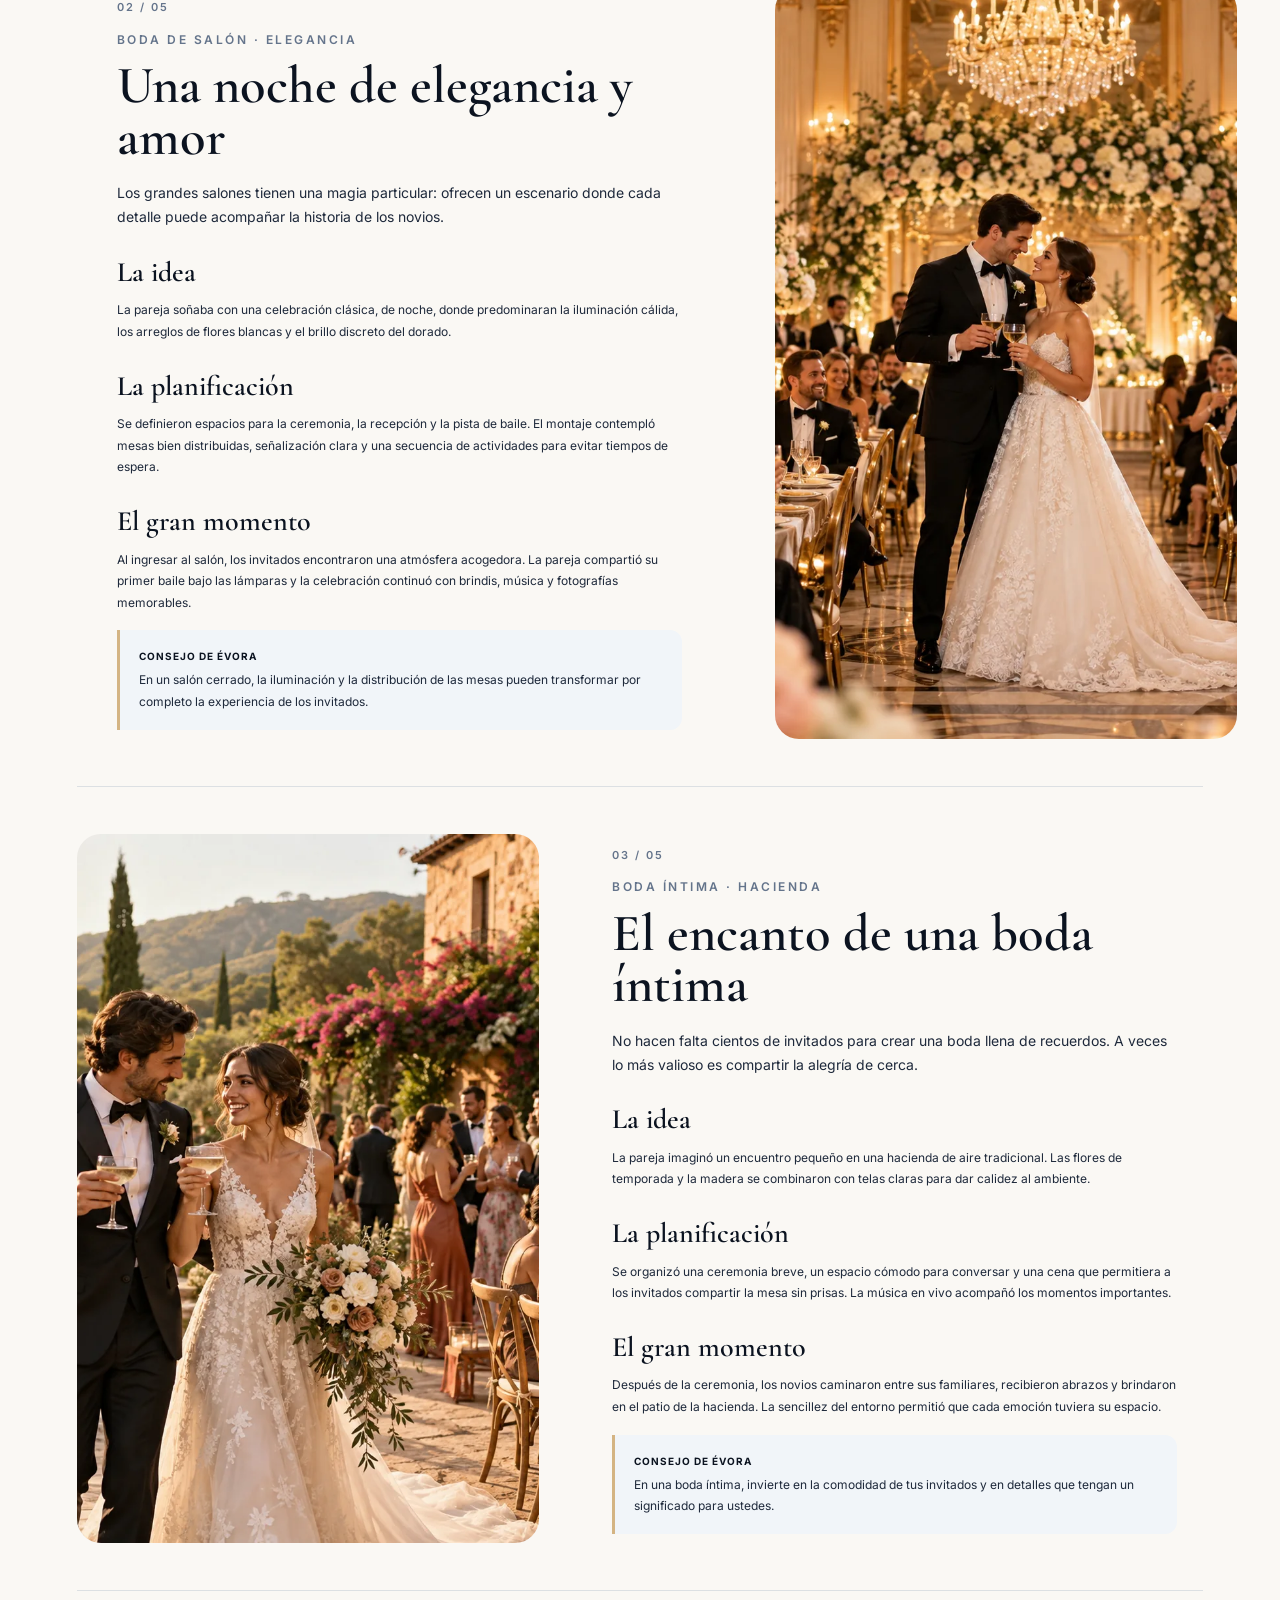
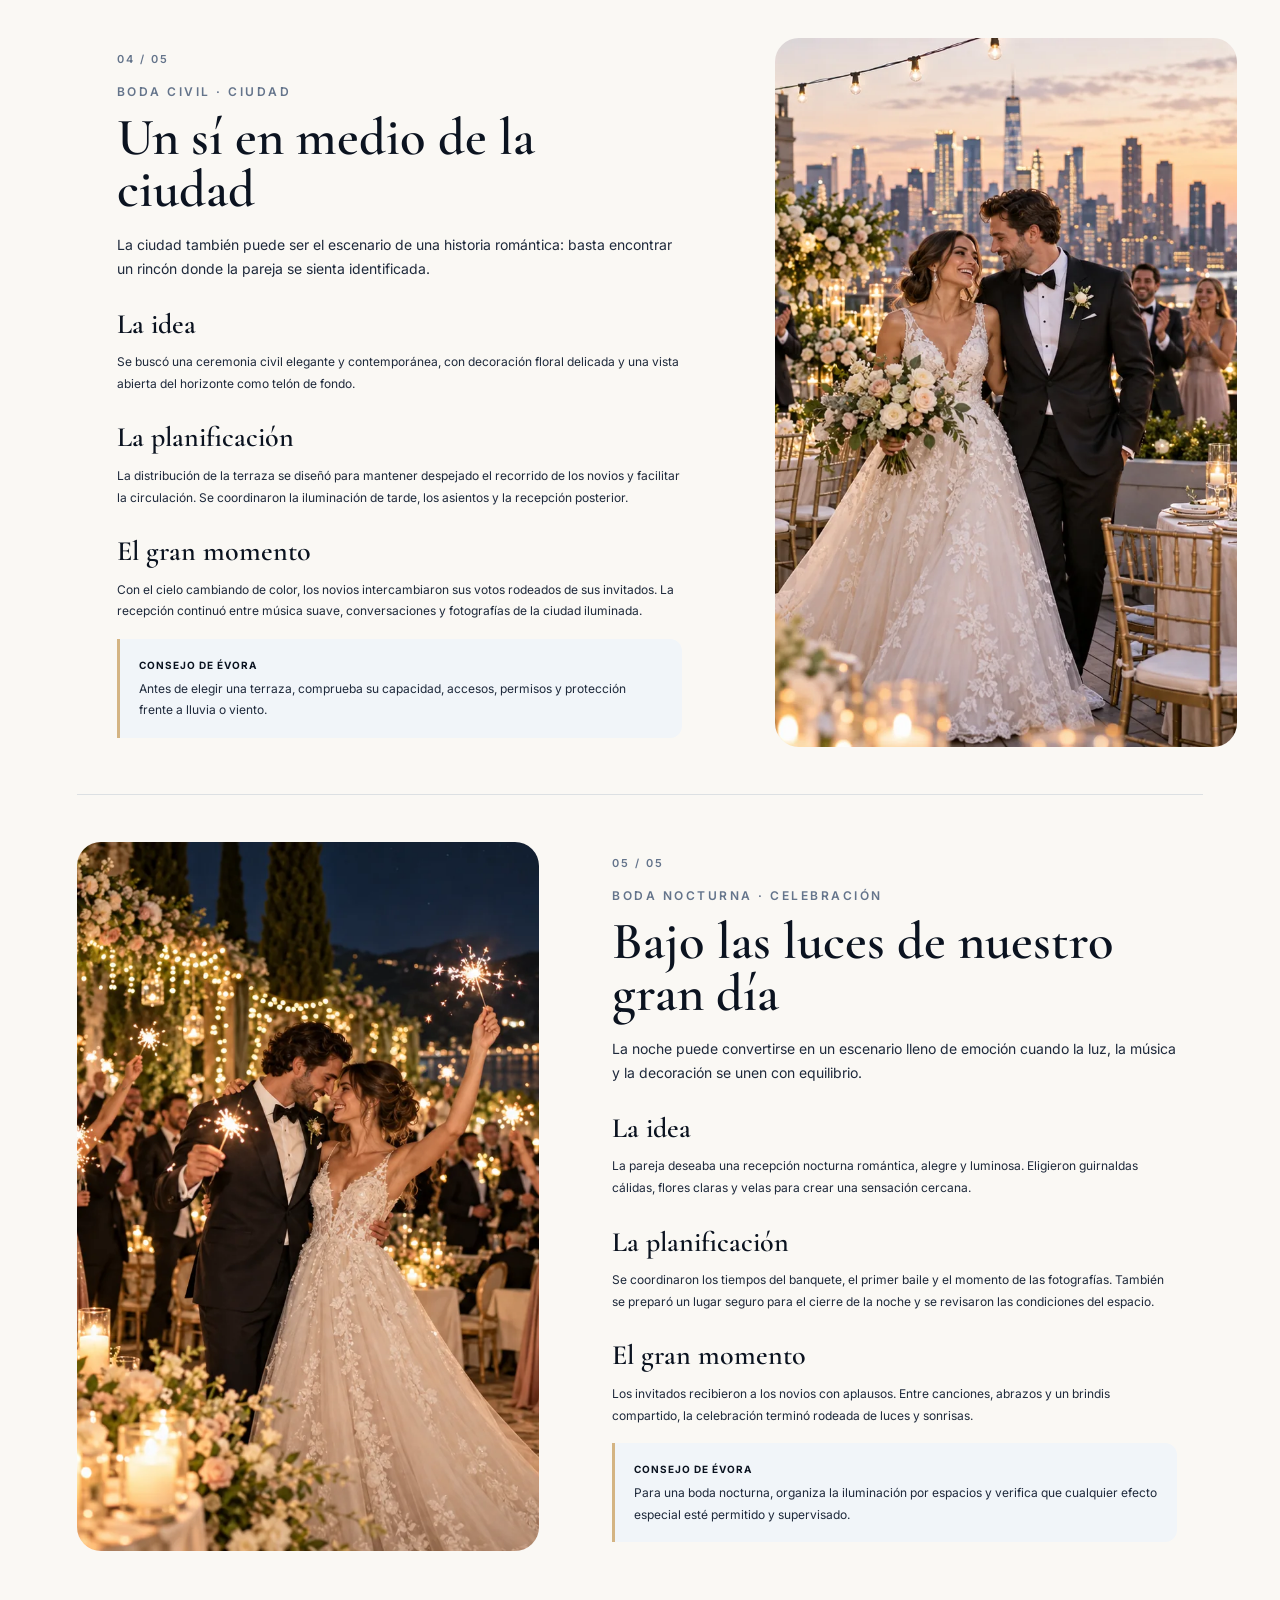
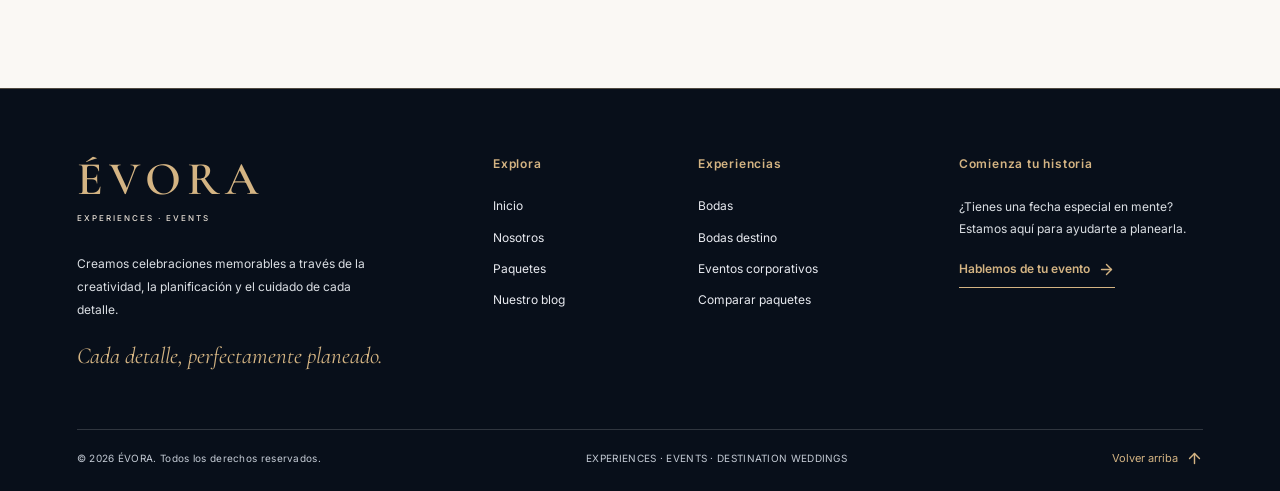
==== commit 13c19779: "modificamos todo pa que quede elegante :v" ====
--- a/blog.html
+++ b/blog.html
@@ -1,546 +1,254 @@
 <!DOCTYPE html>
 <html lang="es">
- <head>
-  <meta charset="utf-8"/>
-  <meta content="width=device-width, initial-scale=1.0" name="viewport"/>
-  <meta content="Historias de bodas ÉVORA: playa, salón, hacienda, terraza y noche. Ideas, planificación y consejos para celebrar el amor." name="description"/>
-  <title>
-   Blog — Álbum de recuerdos | ÉVORA
-  </title>
-  <link href="https://fonts.googleapis.com" rel="preconnect"/>
-  <link crossorigin="" href="https://fonts.gstatic.com" rel="preconnect"/>
-  <link href="https://fonts.googleapis.com/css2?family=Cormorant+Garamond:wght@400;500;600;700&amp;family=Inter:wght@400;500;600;700&amp;display=swap" rel="stylesheet"/>
-  <link href="CSS/blog.css" rel="stylesheet"/>
- </head>
- <body id="arriba">
-  <header class="header">
-   <a aria-label="ÉVORA - Ir al inicio" class="brand" href="index.html">
-    ÉVORA
-    <small>
-     EXPERIENCES · EVENTS
-    </small>
-   </a>
-   <!-- Menú hamburguesa para tabletas y celulares -->
-   <button aria-controls="menu-principal" aria-expanded="false" aria-label="Abrir menú de navegación" class="menu-toggle" type="button">
-    <span>
-    </span>
-    <span>
-    </span>
-    <span>
-    </span>
-   </button>
-   <nav aria-label="Menú principal" class="nav" id="menu-principal">
-    <a href="index.html">
-     Inicio
-    </a>
-    <a href="nosotros.html">
-     Nosotros
-    </a>
-    <a href="bodas.html">
-     Bodas
-    </a>
-    <a href="eventos-corporativos.html">
-     Eventos
-    </a>
-    <a href="paquetes.html">
-     Paquetes
-    </a>
-    <a aria-current="page" class="active" href="blog.html">
-     Blog
-    </a>
-    <a href="Contactos.html">
-     Contacto
-    </a>
-   </nav>
-  </header>
-  <main>
-   <section class="hero hero-album">
-    <div class="album-heading">
-     <p class="kicker">
-      CUADERNO DE INSPIRACIÓN · ÉVORA
-     </p>
-     <h1>
-      Pequeños instantes,
-      <br/>
-      <em>
-       grandes historias.
-      </em>
-     </h1>
-     <p>
-      Un álbum de bodas para dejarse llevar por las emociones: el primer encuentro, las miradas, los preparativos y todo lo que viene después.
-     </p>
-    </div>
-    <div class="album-photos">
-     <figure class="album-one">
-      <img alt="Boda en una hacienda con novios e invitados" src="MEDIA/blog-hacienda.webp"/>
-      <figcaption>
-       03 / El encanto de una boda íntima
-      </figcaption>
-     </figure>
-     <figure class="album-two">
-      <img alt="Boda frente al mar con novios e invitados" src="MEDIA/blog-playa.webp"/>
-      <figcaption>
-       01 / Frente al mar
-      </figcaption>
-     </figure>
-     <figure class="album-three">
-      <img alt="Celebración de bodas con luces y bengalas" src="MEDIA/blog-noche.webp"/>
-      <figcaption>
-       05 / Luces de nuestro gran día
-      </figcaption>
-     </figure>
-    </div>
-    <a class="album-down" href="#historias">
-     ABRE NUESTRO ÁLBUM
-     <span>
-      ↓
-     </span>
-    </a>
-   </section>
-   <section class="album-index" id="historias">
-    <div class="album-title">
-     <p class="kicker">
-      CINCO CAPÍTULOS
-     </p>
-     <h2>
-      Las páginas de
-      <em>
-       nuestro álbum
-      </em>
-     </h2>
-    </div>
-    <div class="album-cards">
-     <a class="album-card" href="#playa">
-      <div class="album-card-photo">
-       <img alt="Una promesa frente al mar: novios e invitados en su celebración" class="" decoding="async" loading="lazy" src="MEDIA/blog-playa.webp"/>
-      </div>
-      <p>
-       01 · BODA DESTINO · MAR
-      </p>
-      <h3>
-       Una promesa frente al mar
-      </h3>
-      <span>
-       Descubrir la historia ↗
-      </span>
-     </a>
-     <a class="album-card" href="#salon">
-      <div class="album-card-photo">
-       <img alt="Una noche de elegancia y amor: novios e invitados en su celebración" class="" decoding="async" loading="lazy" src="MEDIA/blog-salon.webp"/>
-      </div>
-      <p>
-       02 · BODA DE SALÓN · ELEGANCIA
-      </p>
-      <h3>
-       Una noche de elegancia y amor
-      </h3>
-      <span>
-       Descubrir la historia ↗
-      </span>
-     </a>
-     <a class="album-card" href="#hacienda">
-      <div class="album-card-photo">
-       <img alt="El encanto de una boda íntima: novios e invitados en su celebración" class="" decoding="async" loading="lazy" src="MEDIA/blog-hacienda.webp"/>
-      </div>
-      <p>
-       03 · BODA ÍNTIMA · HACIENDA
-      </p>
-      <h3>
-       El encanto de una boda íntima
-      </h3>
-      <span>
-       Descubrir la historia ↗
-      </span>
-     </a>
-     <a class="album-card" href="#terraza">
-      <div class="album-card-photo">
-       <img alt="Un sí en medio de la ciudad: novios e invitados en su celebración" class="" decoding="async" loading="lazy" src="MEDIA/blog-terraza.webp"/>
-      </div>
-      <p>
-       04 · BODA CIVIL · CIUDAD
-      </p>
-      <h3>
-       Un sí en medio de la ciudad
-      </h3>
-      <span>
-       Descubrir la historia ↗
-      </span>
-     </a>
-     <a class="album-card" href="#noche">
-      <div class="album-card-photo">
-       <img alt="Bajo las luces de nuestro gran día: novios e invitados en su celebración" class="" decoding="async" loading="lazy" src="MEDIA/blog-noche.webp"/>
-      </div>
-      <p>
-       05 · BODA NOCTURNA · CELEBRACIÓN
-      </p>
-      <h3>
-       Bajo las luces de nuestro gran día
-      </h3>
-      <span>
-       Descubrir la historia ↗
-      </span>
-     </a>
-    </div>
-   </section>
-   <section class="album-chapters" id="consejos">
-    <div class="album-title">
-     <p class="kicker">
-      CADA DETALLE CUENTA
-     </p>
-     <h2>
-      Historias para
-      <em>
-       volver a leer
-      </em>
-     </h2>
-    </div>
-    <article class="chapter chapter-playa" id="playa">
-     <div class="chapter-photo">
-      <img alt="Una promesa frente al mar: novios e invitados en su celebración" class="" decoding="async" loading="lazy" src="MEDIA/blog-playa.webp"/>
-     </div>
-     <div class="chapter-content">
-      <span class="chapter-number">
-       01 / 05
-      </span>
-      <p class="kicker">
-       BODA DESTINO · MAR
-      </p>
-      <h2>
-       Una promesa frente al mar
-      </h2>
-      <p class="story-lede">
-       El sonido de las olas se convirtió en la música de fondo de una ceremonia que buscaba sentirse íntima, natural y profundamente especial.
-      </p>
-      <h3>
-       La idea
-      </h3>
-      <p>
-       La pareja quería que su boda reflejara su conexión con el mar: una celebración luminosa, sin excesos, donde la naturaleza fuera protagonista. Eligieron una paleta marfil, arena y rosa pálido.
-      </p>
-      <h3>
-       La planificación
-      </h3>
-      <p>
-       La organización comenzó con la elección del horario, la ubicación del altar y una lista de invitados cercana. Se preparó un plan alternativo ante el viento y se organizaron los tiempos de llegada para recibir a todos sin apuros.
-      </p>
-      <h3>
-       El gran momento
-      </h3>
-      <p>
-       Cuando comenzó a caer la tarde, los novios se encontraron frente a un arco floral frente al océano. Después del sí, una cena al aire libre reunió a familiares y amigos entre velas, flores y conversaciones.
-      </p>
-      <p class="takeaway">
-       <strong>
-        Consejo de ÉVORA
-       </strong>
-       Para una boda junto al mar, considera el horario de la puesta de sol y prepara alternativas para el viento y la humedad.
-      </p>
-     </div>
-    </article>
-    <article class="chapter chapter-salon" id="salon">
-     <div class="chapter-photo">
-      <img alt="Una noche de elegancia y amor: novios e invitados en su celebración" class="" decoding="async" loading="lazy" src="MEDIA/blog-salon.webp"/>
-     </div>
-     <div class="chapter-content">
-      <span class="chapter-number">
-       02 / 05
-      </span>
-      <p class="kicker">
-       BODA DE SALÓN · ELEGANCIA
-      </p>
-      <h2>
-       Una noche de elegancia y amor
-      </h2>
-      <p class="story-lede">
-       Los grandes salones tienen una magia particular: ofrecen un escenario donde cada detalle puede acompañar la historia de los novios.
-      </p>
-      <h3>
-       La idea
-      </h3>
-      <p>
-       La pareja soñaba con una celebración clásica, de noche, donde predominaran la iluminación cálida, los arreglos de flores blancas y el brillo discreto del dorado.
-      </p>
-      <h3>
-       La planificación
-      </h3>
-      <p>
-       Se definieron espacios para la ceremonia, la recepción y la pista de baile. El montaje contempló mesas bien distribuidas, señalización clara y una secuencia de actividades para evitar tiempos de espera.
-      </p>
-      <h3>
-       El gran momento
-      </h3>
-      <p>
-       Al ingresar al salón, los invitados encontraron una atmósfera acogedora. La pareja compartió su primer baile bajo las lámparas y la celebración continuó con brindis, música y fotografías memorables.
-      </p>
-      <p class="takeaway">
-       <strong>
-        Consejo de ÉVORA
-       </strong>
-       En un salón cerrado, la iluminación y la distribución de las mesas pueden transformar por completo la experiencia de los invitados.
-      </p>
-     </div>
-    </article>
-    <article class="chapter chapter-hacienda" id="hacienda">
-     <div class="chapter-photo">
-      <img alt="El encanto de una boda íntima: novios e invitados en su celebración" class="" decoding="async" loading="lazy" src="MEDIA/blog-hacienda.webp"/>
-     </div>
-     <div class="chapter-content">
-      <span class="chapter-number">
-       03 / 05
-      </span>
-      <p class="kicker">
-       BODA ÍNTIMA · HACIENDA
-      </p>
-      <h2>
-       El encanto de una boda íntima
-      </h2>
-      <p class="story-lede">
-       No hacen falta cientos de invitados para crear una boda llena de recuerdos. A veces lo más valioso es compartir la alegría de cerca.
-      </p>
-      <h3>
-       La idea
-      </h3>
-      <p>
-       La pareja imaginó un encuentro pequeño en una hacienda de aire tradicional. Las flores de temporada y la madera se combinaron con telas claras para dar calidez al ambiente.
-      </p>
-      <h3>
-       La planificación
-      </h3>
-      <p>
-       Se organizó una ceremonia breve, un espacio cómodo para conversar y una cena que permitiera a los invitados compartir la mesa sin prisas. La música en vivo acompañó los momentos importantes.
-      </p>
-      <h3>
-       El gran momento
-      </h3>
-      <p>
-       Después de la ceremonia, los novios caminaron entre sus familiares, recibieron abrazos y brindaron en el patio de la hacienda. La sencillez del entorno permitió que cada emoción tuviera su espacio.
-      </p>
-      <p class="takeaway">
-       <strong>
-        Consejo de ÉVORA
-       </strong>
-       En una boda íntima, invierte en la comodidad de tus invitados y en detalles que tengan un significado para ustedes.
-      </p>
-     </div>
-    </article>
-    <article class="chapter chapter-terraza" id="terraza">
-     <div class="chapter-photo">
-      <img alt="Un sí en medio de la ciudad: novios e invitados en su celebración" class="" decoding="async" loading="lazy" src="MEDIA/blog-terraza.webp"/>
-     </div>
-     <div class="chapter-content">
-      <span class="chapter-number">
-       04 / 05
-      </span>
-      <p class="kicker">
-       BODA CIVIL · CIUDAD
-      </p>
-      <h2>
-       Un sí en medio de la ciudad
-      </h2>
-      <p class="story-lede">
-       La ciudad también puede ser el escenario de una historia romántica: basta encontrar un rincón donde la pareja se sienta identificada.
-      </p>
-      <h3>
-       La idea
-      </h3>
-      <p>
-       Se buscó una ceremonia civil elegante y contemporánea, con decoración floral delicada y una vista abierta del horizonte como telón de fondo.
-      </p>
-      <h3>
-       La planificación
-      </h3>
-      <p>
-       La distribución de la terraza se diseñó para mantener despejado el recorrido de los novios y facilitar la circulación. Se coordinaron la iluminación de tarde, los asientos y la recepción posterior.
-      </p>
-      <h3>
-       El gran momento
-      </h3>
-      <p>
-       Con el cielo cambiando de color, los novios intercambiaron sus votos rodeados de sus invitados. La recepción continuó entre música suave, conversaciones y fotografías de la ciudad iluminada.
-      </p>
-      <p class="takeaway">
-       <strong>
-        Consejo de ÉVORA
-       </strong>
-       Antes de elegir una terraza, comprueba su capacidad, accesos, permisos y protección frente a lluvia o viento.
-      </p>
-     </div>
-    </article>
-    <article class="chapter chapter-noche" id="noche">
-     <div class="chapter-photo">
-      <img alt="Bajo las luces de nuestro gran día: novios e invitados en su celebración" class="" decoding="async" loading="lazy" src="MEDIA/blog-noche.webp"/>
-     </div>
-     <div class="chapter-content">
-      <span class="chapter-number">
-       05 / 05
-      </span>
-      <p class="kicker">
-       BODA NOCTURNA · CELEBRACIÓN
-      </p>
-      <h2>
-       Bajo las luces de nuestro gran día
-      </h2>
-      <p class="story-lede">
-       La noche puede convertirse en un escenario lleno de emoción cuando la luz, la música y la decoración se unen con equilibrio.
-      </p>
-      <h3>
-       La idea
-      </h3>
-      <p>
-       La pareja deseaba una recepción nocturna romántica, alegre y luminosa. Eligieron guirnaldas cálidas, flores claras y velas para crear una sensación cercana.
-      </p>
-      <h3>
-       La planificación
-      </h3>
-      <p>
-       Se coordinaron los tiempos del banquete, el primer baile y el momento de las fotografías. También se preparó un lugar seguro para el cierre de la noche y se revisaron las condiciones del espacio.
-      </p>
-      <h3>
-       El gran momento
-      </h3>
-      <p>
-       Los invitados recibieron a los novios con aplausos. Entre canciones, abrazos y un brindis compartido, la celebración terminó rodeada de luces y sonrisas.
-      </p>
-      <p class="takeaway">
-       <strong>
-        Consejo de ÉVORA
-       </strong>
-       Para una boda nocturna, organiza la iluminación por espacios y verifica que cualquier efecto especial esté permitido y supervisado.
-      </p>
-     </div>
-    </article>
-   </section>
-  </main>
-  <footer class="footer">
-   <div class="footer-main">
-    <div class="footer-about">
-     <a aria-label="ÉVORA - Inicio" class="footer-logo" href="index.html">
-      ÉVORA
-      <small>
-       EXPERIENCES · EVENTS
-      </small>
-     </a>
-     <p class="footer-description">
-      Creamos celebraciones memorables a través de la
-                    creatividad, la planificación y el cuidado de cada detalle.
-     </p>
-     <span class="footer-tagline">
-      Cada detalle, perfectamente planeado.
-     </span>
-    </div>
-    <div class="footer-column">
-     <h3>
-      Explora
-     </h3>
-     <a href="index.html">
-      Inicio
-     </a>
-     <a href="nosotros.html">
-      Nosotros
-     </a>
-     <a href="paquetes.html">
-      Paquetes
-     </a>
-     <a href="blog.html">
-      Nuestro blog
-     </a>
-    </div>
-    <div class="footer-column">
-     <h3>
-      Experiencias
-     </h3>
-     <a href="bodas.html">
-      Bodas
-     </a>
-     <a href="bodas-destino.html">
-      Bodas destino
-     </a>
-     <a href="eventos-corporativos.html">
-      Eventos corporativos
-     </a>
-     <a href="paquetes.html#comparar">
-      Comparar paquetes
-     </a>
-    </div>
-    <div class="footer-column footer-contact">
-     <h3>
-      Comienza tu historia
-     </h3>
-     <p>
-      ¿Tienes una fecha especial en mente? Estamos aquí para ayudarte a planearla.
-     </p>
-     <a class="footer-link-contact" href="Contactos.html">
-      Hablemos de tu evento
-      <svg aria-hidden="true" class="icono" fill="none" stroke="currentColor" stroke-linecap="round" stroke-linejoin="round" stroke-width="2" viewbox="0 0 24 24">
-       <path d="M5 12h14">
-       </path>
-       <path d="m12 5 7 7-7 7">
-       </path>
-      </svg>
-     </a>
-    </div>
-   </div>
-   <div class="footer-bottom">
-    <p>
-     © 2026 ÉVORA. Todos los derechos reservados.
-    </p>
-    <p>
-     EXPERIENCES · EVENTS · DESTINATION WEDDINGS
-    </p>
-    <a href="#arriba" id="volver-arriba">
-     Volver arriba
-     <svg aria-hidden="true" class="icono" fill="none" stroke="currentColor" stroke-linecap="round" stroke-linejoin="round" stroke-width="2" viewbox="0 0 24 24">
-      <path d="M12 19V5">
-      </path>
-      <path d="m5 12 7-7 7 7">
-      </path>
-     </svg>
-    </a>
-   </div>
-  </footer>
-  <!-- Funcionamiento del menú hamburguesa sin archivos JS adicionales -->
-  <script>
-   const botonMenu = document.querySelector('.menu-toggle');
-        const navegacion = document.querySelector('#menu-principal');
-
-        function cerrarMenu() {
-            botonMenu.classList.remove('is-open');
-            botonMenu.setAttribute('aria-expanded', 'false');
-            botonMenu.setAttribute('aria-label', 'Abrir menú de navegación');
-            navegacion.classList.remove('is-open');
-        }
-
-        botonMenu.addEventListener('click', function () {
-            const abierto = botonMenu.getAttribute('aria-expanded') === 'true';
-            botonMenu.classList.toggle('is-open', !abierto);
-            botonMenu.setAttribute('aria-expanded', String(!abierto));
-            botonMenu.setAttribute('aria-label', abierto ? 'Abrir menú de navegación' : 'Cerrar menú de navegación');
-            navegacion.classList.toggle('is-open', !abierto);
-        });
-
-        navegacion.querySelectorAll('a').forEach(function (enlace) {
-            enlace.addEventListener('click', cerrarMenu);
-        });
-
-        document.addEventListener('keydown', function (evento) {
-            if (evento.key === 'Escape') cerrarMenu();
-        });
-
-        document.addEventListener('click', function (evento) {
-            if (!evento.target.closest('.header')) cerrarMenu();
-        });
-
-        window.addEventListener('resize', function () {
-            if (window.innerWidth > 880) cerrarMenu();
-        });
-
-        // Regresa al inicio de la página al pulsar "Volver arriba".
-        const volverArriba = document.querySelector('#volver-arriba');
-        volverArriba.addEventListener('click', function (evento) {
-            evento.preventDefault();
-            window.scrollTo({ top: 0, behavior: 'smooth' });
-            cerrarMenu();
-        });
-  </script>
- </body>
+    <head>
+        <meta charset="utf-8">
+        <meta name="viewport" content="width=device-width, initial-scale=1.0">
+        <meta name="description" content="Historias de bodas ÉVORA: playa, salón, hacienda, terraza y noche. Ideas, planificación y consejos para celebrar el amor.">
+        <title>Blog — Álbum de recuerdos | ÉVORA</title>
+        <link href="https://fonts.googleapis.com" rel="preconnect">
+        <link href="https://fonts.gstatic.com" rel="preconnect" crossorigin="">
+        <link href="https://fonts.googleapis.com/css2?family=Cormorant+Garamond:wght@400;500;600;700&amp;family=Inter:wght@400;500;600;700&amp;display=swap" rel="stylesheet">
+        <link href="CSS/encabezado-pie-de-pagina.css" rel="stylesheet">
+        <link href="CSS/blog.css" rel="stylesheet">
+        <script src="SCRIPT/general.js" defer></script>
+        <script src="SCRIPT/blog.js" defer></script>
+    </head>
+    <body id="inicio">
+        <header class="site-header">
+            <div class="container header-inner">
+                <a href="index.html" class="logo" aria-label="ÉVORA Inicio">
+                    <span class="logo-title">ÉVORA</span>
+                    <span class="logo-sub">EXPERIENCES</span>
+                </a>
+                <button class="menu-toggle" type="button" aria-label="Abrir menú" aria-controls="main-navigation" aria-expanded="false">
+                    <span></span><span></span><span></span>
+                </button>
+                <nav class="main-nav" id="main-navigation" aria-label="Navegación principal">
+                    <a href="index.html" class="nav-link">Inicio</a>
+                    <a href="nosotros.html" class="nav-link">Nosotros</a>
+                    <a href="bodas.html" class="nav-link">Bodas</a>
+                    <a href="bodas-destino.html" class="nav-link">Bodas Destino</a>
+                    <a href="eventos-corporativos.html" class="nav-link">Corporativos</a>
+                    <a href="rsvp.html" class="nav-link">RSVP Digital</a>
+                    <a href="paquetes.html" class="nav-link">Paquetes</a>
+                    <a href="Contactos.html" class="btn btn-secondary">Contacto</a>
+                </nav>
+            </div>
+            <button class="drawer-backdrop" type="button" aria-label="Cerrar menú" tabindex="-1"></button>
+            </nav>
+        </header>
+        <main>
+            <section class="hero hero-album">
+                <div class="album-heading">
+                    <p class="kicker">CUADERNO DE INSPIRACIÓN · ÉVORA</p>
+                    <h1>Pequeños instantes, <br> <em>grandes historias.</em></h1>
+                    <p>Un álbum de bodas para dejarse llevar por las emociones: el primer encuentro, las miradas, los preparativos y todo lo que viene después.</p>
+                </div>
+                <div class="album-photos">
+                    <figure class="album-one">
+                        <img src="MEDIA/blog-hacienda.webp" alt="Boda en una hacienda con novios e invitados">
+                        <figcaption>03 / El encanto de una boda íntima</figcaption>
+                    </figure>
+                    <figure class="album-two">
+                        <img src="MEDIA/blog-playa.webp" alt="Boda frente al mar con novios e invitados">
+                        <figcaption>01 / Frente al mar</figcaption>
+                    </figure>
+                    <figure class="album-three">
+                        <img src="MEDIA/blog-noche.webp" alt="Celebración de bodas con luces y bengalas">
+                        <figcaption>05 / Luces de nuestro gran día</figcaption>
+                    </figure>
+                </div>
+                <a class="album-down" href="#historias">ABRE NUESTRO ÁLBUM <span>↓</span></a>
+            </section>
+            <section class="album-index" id="historias">
+                <div class="album-title">
+                    <p class="kicker">CINCO CAPÍTULOS</p>
+                    <h2>Las páginas de <em>nuestro álbum</em></h2>
+                </div>
+                <div class="album-cards">
+                    <a class="album-card" href="#playa">
+                        <div class="album-card-photo">
+                            <img src="MEDIA/blog-playa.webp" alt="Una promesa frente al mar: novios e invitados en su celebración" loading="lazy" decoding="async">
+                        </div>
+                        <p>01 · BODA DESTINO · MAR</p>
+                        <h3>Una promesa frente al mar</h3>
+                        <span>Descubrir la historia ↗</span>
+                    </a>
+                    <a class="album-card" href="#salon">
+                        <div class="album-card-photo">
+                            <img src="MEDIA/blog-salon.webp" alt="Una noche de elegancia y amor: novios e invitados en su celebración" loading="lazy" decoding="async">
+                        </div>
+                        <p>02 · BODA DE SALÓN · ELEGANCIA</p>
+                        <h3>Una noche de elegancia y amor</h3>
+                        <span>Descubrir la historia ↗</span>
+                    </a>
+                    <a class="album-card" href="#hacienda">
+                        <div class="album-card-photo">
+                            <img src="MEDIA/blog-hacienda.webp" alt="El encanto de una boda íntima: novios e invitados en su celebración" loading="lazy" decoding="async">
+                        </div>
+                        <p>03 · BODA ÍNTIMA · HACIENDA</p>
+                        <h3>El encanto de una boda íntima</h3>
+                        <span>Descubrir la historia ↗</span>
+                    </a>
+                    <a class="album-card" href="#terraza">
+                        <div class="album-card-photo">
+                            <img src="MEDIA/blog-terraza.webp" alt="Un sí en medio de la ciudad: novios e invitados en su celebración" loading="lazy" decoding="async">
+                        </div>
+                        <p>04 · BODA CIVIL · CIUDAD</p>
+                        <h3>Un sí en medio de la ciudad</h3>
+                        <span>Descubrir la historia ↗</span>
+                    </a>
+                    <a class="album-card" href="#noche">
+                        <div class="album-card-photo">
+                            <img src="MEDIA/blog-noche.webp" alt="Bajo las luces de nuestro gran día: novios e invitados en su celebración" loading="lazy" decoding="async">
+                        </div>
+                        <p>05 · BODA NOCTURNA · CELEBRACIÓN</p>
+                        <h3>Bajo las luces de nuestro gran día</h3>
+                        <span>Descubrir la historia ↗</span>
+                    </a>
+                </div>
+            </section>
+            <section class="album-chapters" id="consejos">
+                <div class="album-title">
+                    <p class="kicker">CADA DETALLE CUENTA</p>
+                    <h2>Historias para <em>volver a leer</em></h2>
+                </div>
+                <article class="chapter chapter-playa" id="playa">
+                    <div class="chapter-photo">
+                        <img src="MEDIA/blog-playa.webp" alt="Una promesa frente al mar: novios e invitados en su celebración" loading="lazy" decoding="async">
+                    </div>
+                    <div class="chapter-content">
+                        <span class="chapter-number">01 / 05</span>
+                        <p class="kicker">BODA DESTINO · MAR</p>
+                        <h2>Una promesa frente al mar</h2>
+                        <p class="story-lede">El sonido de las olas se convirtió en la música de fondo de una ceremonia que buscaba sentirse íntima, natural y profundamente especial.</p>
+                        <h3>La idea</h3>
+                        <p>La pareja quería que su boda reflejara su conexión con el mar: una celebración luminosa, sin excesos, donde la naturaleza fuera protagonista. Eligieron una paleta marfil, arena y rosa pálido.</p>
+                        <h3>La planificación</h3>
+                        <p>La organización comenzó con la elección del horario, la ubicación del altar y una lista de invitados cercana. Se preparó un plan alternativo ante el viento y se organizaron los tiempos de llegada para recibir a todos sin apuros.</p>
+                        <h3>El gran momento</h3>
+                        <p>Cuando comenzó a caer la tarde, los novios se encontraron frente a un arco floral frente al océano. Después del sí, una cena al aire libre reunió a familiares y amigos entre velas, flores y conversaciones.</p>
+                        <p class="takeaway"><strong>Consejo de ÉVORA</strong> Para una boda junto al mar, considera el horario de la puesta de sol y prepara alternativas para el viento y la humedad.</p>
+                    </div>
+                </article>
+                <article class="chapter chapter-salon" id="salon">
+                    <div class="chapter-photo">
+                        <img src="MEDIA/blog-salon.webp" alt="Una noche de elegancia y amor: novios e invitados en su celebración" loading="lazy" decoding="async">
+                    </div>
+                    <div class="chapter-content">
+                        <span class="chapter-number">02 / 05</span>
+                        <p class="kicker">BODA DE SALÓN · ELEGANCIA</p>
+                        <h2>Una noche de elegancia y amor</h2>
+                        <p class="story-lede">Los grandes salones tienen una magia particular: ofrecen un escenario donde cada detalle puede acompañar la historia de los novios.</p>
+                        <h3>La idea</h3>
+                        <p>La pareja soñaba con una celebración clásica, de noche, donde predominaran la iluminación cálida, los arreglos de flores blancas y el brillo discreto del dorado.</p>
+                        <h3>La planificación</h3>
+                        <p>Se definieron espacios para la ceremonia, la recepción y la pista de baile. El montaje contempló mesas bien distribuidas, señalización clara y una secuencia de actividades para evitar tiempos de espera.</p>
+                        <h3>El gran momento</h3>
+                        <p>Al ingresar al salón, los invitados encontraron una atmósfera acogedora. La pareja compartió su primer baile bajo las lámparas y la celebración continuó con brindis, música y fotografías memorables.</p>
+                        <p class="takeaway"><strong>Consejo de ÉVORA</strong> En un salón cerrado, la iluminación y la distribución de las mesas pueden transformar por completo la experiencia de los invitados.</p>
+                    </div>
+                </article>
+                <article class="chapter chapter-hacienda" id="hacienda">
+                    <div class="chapter-photo">
+                        <img src="MEDIA/blog-hacienda.webp" alt="El encanto de una boda íntima: novios e invitados en su celebración" loading="lazy" decoding="async">
+                    </div>
+                    <div class="chapter-content">
+                        <span class="chapter-number">03 / 05</span>
+                        <p class="kicker">BODA ÍNTIMA · HACIENDA</p>
+                        <h2>El encanto de una boda íntima</h2>
+                        <p class="story-lede">No hacen falta cientos de invitados para crear una boda llena de recuerdos. A veces lo más valioso es compartir la alegría de cerca.</p>
+                        <h3>La idea</h3>
+                        <p>La pareja imaginó un encuentro pequeño en una hacienda de aire tradicional. Las flores de temporada y la madera se combinaron con telas claras para dar calidez al ambiente.</p>
+                        <h3>La planificación</h3>
+                        <p>Se organizó una ceremonia breve, un espacio cómodo para conversar y una cena que permitiera a los invitados compartir la mesa sin prisas. La música en vivo acompañó los momentos importantes.</p>
+                        <h3>El gran momento</h3>
+                        <p>Después de la ceremonia, los novios caminaron entre sus familiares, recibieron abrazos y brindaron en el patio de la hacienda. La sencillez del entorno permitió que cada emoción tuviera su espacio.</p>
+                        <p class="takeaway"><strong>Consejo de ÉVORA</strong> En una boda íntima, invierte en la comodidad de tus invitados y en detalles que tengan un significado para ustedes.</p>
+                    </div>
+                </article>
+                <article class="chapter chapter-terraza" id="terraza">
+                    <div class="chapter-photo">
+                        <img src="MEDIA/blog-terraza.webp" alt="Un sí en medio de la ciudad: novios e invitados en su celebración" loading="lazy" decoding="async">
+                    </div>
+                    <div class="chapter-content">
+                        <span class="chapter-number">04 / 05</span>
+                        <p class="kicker">BODA CIVIL · CIUDAD</p>
+                        <h2>Un sí en medio de la ciudad</h2>
+                        <p class="story-lede">La ciudad también puede ser el escenario de una historia romántica: basta encontrar un rincón donde la pareja se sienta identificada.</p>
+                        <h3>La idea</h3>
+                        <p>Se buscó una ceremonia civil elegante y contemporánea, con decoración floral delicada y una vista abierta del horizonte como telón de fondo.</p>
+                        <h3>La planificación</h3>
+                        <p>La distribución de la terraza se diseñó para mantener despejado el recorrido de los novios y facilitar la circulación. Se coordinaron la iluminación de tarde, los asientos y la recepción posterior.</p>
+                        <h3>El gran momento</h3>
+                        <p>Con el cielo cambiando de color, los novios intercambiaron sus votos rodeados de sus invitados. La recepción continuó entre música suave, conversaciones y fotografías de la ciudad iluminada.</p>
+                        <p class="takeaway"><strong>Consejo de ÉVORA</strong> Antes de elegir una terraza, comprueba su capacidad, accesos, permisos y protección frente a lluvia o viento.</p>
+                    </div>
+                </article>
+                <article class="chapter chapter-noche" id="noche">
+                    <div class="chapter-photo">
+                        <img src="MEDIA/blog-noche.webp" alt="Bajo las luces de nuestro gran día: novios e invitados en su celebración" loading="lazy" decoding="async">
+                    </div>
+                    <div class="chapter-content">
+                        <span class="chapter-number">05 / 05</span>
+                        <p class="kicker">BODA NOCTURNA · CELEBRACIÓN</p>
+                        <h2>Bajo las luces de nuestro gran día</h2>
+                        <p class="story-lede">La noche puede convertirse en un escenario lleno de emoción cuando la luz, la música y la decoración se unen con equilibrio.</p>
+                        <h3>La idea</h3>
+                        <p>La pareja deseaba una recepción nocturna romántica, alegre y luminosa. Eligieron guirnaldas cálidas, flores claras y velas para crear una sensación cercana.</p>
+                        <h3>La planificación</h3>
+                        <p>Se coordinaron los tiempos del banquete, el primer baile y el momento de las fotografías. También se preparó un lugar seguro para el cierre de la noche y se revisaron las condiciones del espacio.</p>
+                        <h3>El gran momento</h3>
+                        <p>Los invitados recibieron a los novios con aplausos. Entre canciones, abrazos y un brindis compartido, la celebración terminó rodeada de luces y sonrisas.</p>
+                        <p class="takeaway"><strong>Consejo de ÉVORA</strong> Para una boda nocturna, organiza la iluminación por espacios y verifica que cualquier efecto especial esté permitido y supervisado.</p>
+                    </div>
+                </article>
+            </section>
+        </main>
+        <footer class="footer">
+            <div class="footer-main">
+                <div class="footer-about">
+                    <a class="footer-logo" href="index.html" aria-label="ÉVORA - Inicio">ÉVORA <small>EXPERIENCES · EVENTS</small></a>
+                    <p class="footer-description">Creamos celebraciones memorables a través de la creatividad, la planificación y el cuidado de cada detalle.</p>
+                    <span class="footer-tagline">Cada detalle, perfectamente planeado.</span>
+                </div>
+                <div class="footer-column">
+                    <h3>Explora</h3>
+                    <a href="index.html">Inicio</a>
+                    <a href="nosotros.html">Nosotros</a>
+                    <a href="paquetes.html">Paquetes</a>
+                    <a href="blog.html">Nuestro blog</a>
+                </div>
+                <div class="footer-column">
+                    <h3>Experiencias</h3>
+                    <a href="bodas.html">Bodas</a>
+                    <a href="bodas-destino.html">Bodas destino</a>
+                    <a href="eventos-corporativos.html">Eventos corporativos</a>
+                    <a href="paquetes.html#comparar">Comparar paquetes</a>
+                </div>
+                <div class="footer-column footer-contact">
+                    <h3>Comienza tu historia</h3>
+                    <p>¿Tienes una fecha especial en mente? Estamos aquí para ayudarte a planearla.</p>
+                    <a class="footer-link-contact" href="Contactos.html">
+                        Hablemos de tu evento
+                        <svg class="icono" viewBox="0 0 24 24" fill="none" stroke="currentColor" stroke-width="2" stroke-linecap="round" stroke-linejoin="round" aria-hidden="true">
+                            <path d="M5 12h14"></path>
+                            <path d="m12 5 7 7-7 7"></path>
+                        </svg>
+                    </a>
+                </div>
+            </div>
+            <div class="footer-bottom">
+                <p>© 2026 ÉVORA. Todos los derechos reservados.</p>
+                <p>EXPERIENCES · EVENTS · DESTINATION WEDDINGS</p>
+                <a id="volver-arriba" href="#arriba">
+                    Volver arriba
+                    <svg class="icono" viewBox="0 0 24 24" fill="none" stroke="currentColor" stroke-width="2" stroke-linecap="round" stroke-linejoin="round" aria-hidden="true">
+                        <path d="M12 19V5"></path>
+                        <path d="m5 12 7-7 7 7"></path>
+                    </svg>
+                </a>
+            </div>
+        </footer>
+    </body>
 </html>
--- a/CSS/encabezado-pie-de-pagina.css
+++ b/CSS/encabezado-pie-de-pagina.css
@@ -0,0 +1,481 @@
+:root {
+  --color-midnight: #0B1320;
+  --color-gold: #D4B483;
+  --color-ivory: #FAF8F4;
+  --color-charcoal: #1E293B;
+  --color-slate: #64748B;
+  --color-mist: #F1F5F9;
+  --color-white: #FFFFFF;
+  --font-display: 'Cormorant Garamond', Georgia, serif;
+  --radius-premium: 20px;
+  --shadow-soft: 0 10px 30px rgba(0, 0, 0, .06);
+}
+
+* {
+  box-sizing: border-box;
+}
+
+html {
+  scroll-behavior: smooth;
+}
+
+body {
+  margin: 0;
+  background: var(--color-ivory);
+  color: var(--color-charcoal);
+  font: 400 14px/1.7 'Inter', 'Segoe UI', Arial, sans-serif;
+}
+
+main.bodas-page,
+main.rsvp-page {
+  display: block;
+  width: 100%;
+  align-self: stretch;
+  background: transparent;
+}
+
+h1,
+h2,
+h3,
+p {
+  margin-top: 0;
+}
+
+h1,
+h2,
+h3 {
+  color: var(--color-midnight);
+  font-family: var(--font-display);
+  font-weight: 600;
+}
+
+a {
+  color: inherit;
+  text-decoration: none;
+}
+
+a:focus-visible,
+button:focus-visible {
+  outline: 3px solid var(--color-gold);
+  outline-offset: 3px;
+}
+
+.container {
+  width: min(100% - 48px, 1280px);
+  margin-inline: auto;
+}
+
+.grid-12 {
+  display: grid;
+  grid-template-columns: repeat(12, minmax(0, 1fr));
+  gap: 24px;
+}
+
+.col-6 {
+  grid-column: span 6;
+  min-width: 0;
+}
+
+.btn {
+  display: inline-flex;
+  align-items: center;
+  justify-content: center;
+  min-height: 46px;
+  padding: 12px 22px;
+  border: 1px solid var(--color-midnight);
+  border-radius: 12px;
+  font: 600 12px/1.4 'Inter', 'Segoe UI', Arial, sans-serif;
+  text-align: center;
+  cursor: pointer;
+  transition: color .2s ease, background-color .2s ease, border-color .2s ease, transform .2s ease;
+}
+
+.btn:hover {
+  transform: translateY(-2px);
+}
+
+.btn-primary {
+  background: var(--color-midnight);
+  color: var(--color-white);
+}
+
+.btn-primary:hover {
+  background: #1E293B;
+  border-color: #1E293B;
+}
+
+.btn-secondary {
+  background: transparent;
+  color: var(--color-midnight);
+}
+
+.btn-secondary:hover {
+  background: var(--color-gold);
+  border-color: var(--color-gold);
+  color: var(--color-midnight);
+}
+
+.site-header {
+  position: sticky;
+  top: 0;
+  z-index: 1000;
+  padding: 20px 6%;
+  background: var(--color-ivory);
+  border-bottom: 1px solid rgba(11, 19, 32, .1);
+}
+
+.header-inner {
+  position: relative;
+  z-index: 2;
+  display: flex;
+  align-items: center;
+  justify-content: space-between;
+  width: 100%;
+  max-width: 1400px;
+  padding: clamp(14px, 1.8vw, 24px) clamp(16px, 3vw, 48px);
+  gap: 20px;
+}
+
+.site-header .container {
+  width: 100%;
+  margin: 0;
+}
+
+.logo {
+  display: inline-flex;
+  flex: 0 0 auto;
+  flex-direction: column;
+  color: var(--color-midnight);
+  line-height: 1;
+  text-decoration: none;
+}
+
+.logo-title {
+  font: 600 39px/1 var(--font-display);
+  letter-spacing: 6px;
+}
+
+.logo-sub {
+  margin-top: 9px;
+  font: 500 8px/1.4 'Inter', 'Segoe UI', Arial, sans-serif;
+  letter-spacing: 2px;
+}
+
+.main-nav {
+  display: flex;
+  flex-wrap: wrap;
+  align-items: center;
+  justify-content: flex-end;
+  min-width: 0;
+  gap: 10px 22px;
+}
+
+.main-nav .nav-link {
+  padding: 9px 0;
+  color: var(--color-midnight);
+  font-size: 12px;
+  font-weight: 500;
+  white-space: nowrap;
+  transition: color .3s ease;
+}
+
+.main-nav .nav-link:hover,
+.main-nav .nav-link.active {
+  border-bottom: 2px solid var(--color-gold);
+  color: var(--color-charcoal);
+}
+
+.main-nav .btn {
+  flex: 0 0 auto;
+}
+
+.menu-toggle {
+  display: none;
+  width: 44px;
+  height: 44px;
+  padding: 10px;
+  flex: 0 0 auto;
+  flex-direction: column;
+  align-items: center;
+  justify-content: center;
+  gap: 5px;
+  border: 1px solid rgba(11, 19, 32, .2);
+  border-radius: 10px;
+  background: transparent;
+  cursor: pointer;
+}
+
+.menu-toggle span {
+  display: block;
+  width: 23px;
+  height: 2px;
+  border-radius: 2px;
+  background: var(--color-midnight);
+  transition: transform .25s ease, opacity .25s ease;
+}
+
+.menu-toggle.is-open span:nth-child(1) {
+  transform: translateY(8px) rotate(45deg);
+}
+
+.menu-toggle.is-open span:nth-child(2) {
+  opacity: 0;
+}
+
+.menu-toggle.is-open span:nth-child(3) {
+  transform: translateY(-8px) rotate(-45deg);
+}
+
+.drawer-backdrop {
+  display: none;
+}
+
+.site-footer {
+  padding: 67px 6% 0;
+  border-top: 1px solid rgba(212, 180, 131, .35);
+  background: #080F1A;
+  color: var(--color-white);
+}
+
+.site-footer a {
+  text-decoration: none;
+}
+
+.footer-main {
+  display: grid;
+  grid-template-columns: 1.7fr .75fr 1fr 1.1fr;
+  gap: clamp(22px, 3vw, 56px);
+  max-width: 1450px;
+  margin: 0 auto;
+  padding-bottom: 58px;
+}
+
+.footer-logo {
+  display: inline-block;
+  color: var(--color-gold);
+  font: 600 47px/1 var(--font-display);
+  letter-spacing: 6px;
+}
+
+.footer-logo small {
+  display: block;
+  margin-top: 10px;
+  color: #E8E0D6;
+  font: 500 8px/1.4 'Inter', 'Segoe UI', Arial, sans-serif;
+  letter-spacing: 2px;
+}
+
+.footer-description {
+  max-width: 310px;
+  margin: 25px 0 20px;
+  color: #DBDFE4;
+  font-size: 12px;
+  line-height: 1.9;
+}
+
+.footer-tagline {
+  color: var(--color-gold);
+  font: italic 23px/1.3 var(--font-display);
+}
+
+.footer-column {
+  display: flex;
+  flex-direction: column;
+  align-items: flex-start;
+  gap: 11px;
+}
+
+.footer-column h3 {
+  margin: 0 0 12px;
+  color: var(--color-gold);
+  font: 600 12px/1.4 'Inter', 'Segoe UI', Arial, sans-serif;
+  letter-spacing: .8px;
+}
+
+.footer-column > a:not(.footer-link-contact) {
+  color: #E8EAF0;
+  font-size: 12px;
+  transition: color .3s ease;
+}
+
+.footer-column > a:hover {
+  color: var(--color-gold);
+}
+
+.footer-contact p {
+  margin: 0;
+  color: #DBDFE4;
+  font-size: 12px;
+  line-height: 1.8;
+}
+
+.footer-link-contact {
+  display: inline-flex;
+  align-items: center;
+  gap: 8px;
+  margin-top: 9px;
+  padding-bottom: 7px;
+  color: var(--color-gold);
+  border-bottom: 1px solid var(--color-gold);
+  font-size: 12px;
+  font-weight: 600;
+}
+
+.footer-bottom {
+  display: flex;
+  align-items: center;
+  justify-content: space-between;
+  flex-wrap: wrap;
+  gap: 17px;
+  max-width: 1450px;
+  margin: 0 auto;
+  padding: 19px 0 23px;
+  border-top: 1px solid rgba(255, 255, 255, .16);
+}
+
+.footer-bottom p {
+  margin: 0;
+  color: #C4CBD5;
+  font-size: 10px;
+  letter-spacing: .3px;
+}
+
+.footer-bottom > a {
+  display: inline-flex;
+  align-items: center;
+  gap: 8px;
+  color: var(--color-gold);
+  font-size: 11px;
+}
+
+.site-footer .icono {
+  display: inline-block;
+  width: 17px;
+  height: 17px;
+  flex-shrink: 0;
+  vertical-align: middle;
+}
+
+@media (max-width: 1100px) {
+  .footer-main {
+    grid-template-columns: 1.4fr 1fr 1fr;
+    row-gap: 42px;
+  }
+
+  .footer-about {
+    grid-column: 1 / -1;
+  }
+}
+
+@media (max-width: 880px) {
+  .site-header {
+    padding: 15px 6%;
+  }
+
+  .header-inner {
+    flex-wrap: nowrap;
+  }
+
+  .menu-toggle {
+    display: flex;
+  }
+
+  .main-nav {
+    display: none;
+    position: absolute;
+    z-index: 3;
+    top: 100%;
+    right: 0;
+    left: 0;
+    max-height: calc(100vh - 76px);
+    overflow-y: auto;
+    padding: 10px 6% 18px;
+    align-items: stretch;
+    flex-direction: column;
+    gap: 0;
+    background: var(--color-ivory);
+    box-shadow: 0 12px 25px rgba(11, 19, 32, .12);
+  }
+
+  .main-nav.is-open {
+    display: flex;
+  }
+
+  .main-nav .nav-link {
+    width: 100%;
+    padding: 13px 4px;
+    border-bottom: 1px solid rgba(11, 19, 32, .1);
+    font-size: 13px;
+  }
+
+  .main-nav .btn {
+    width: 100%;
+    margin-top: 14px;
+  }
+
+  .drawer-backdrop.is-active {
+    display: block;
+    position: fixed;
+    z-index: 1;
+    inset: 0;
+    border: 0;
+    background: rgba(11, 19, 32, .35);
+  }
+
+  body.menu-open {
+    overflow: hidden;
+  }
+}
+
+@media (max-width: 700px) {
+  .site-footer {
+    padding: 48px 22px 0;
+  }
+
+  .footer-main {
+    grid-template-columns: 1fr 1fr;
+    gap: 32px;
+  }
+
+  .footer-about,
+  .footer-contact {
+    grid-column: 1 / -1;
+  }
+
+  .footer-bottom {
+    justify-content: flex-start;
+  }
+}
+
+@media (max-width: 600px) {
+  .grid-12 {
+    gap: 16px;
+  }
+
+  .col-6 {
+    grid-column: span 12;
+  }
+}
+
+@media (max-width: 400px) {
+  .footer-main {
+    grid-template-columns: 1fr;
+  }
+
+  .footer-about,
+  .footer-contact {
+    grid-column: auto;
+  }
+}
+
+@media (prefers-reduced-motion: reduce) {
+  html {
+    scroll-behavior: auto;
+  }
+
+  *,
+  *::before,
+  *::after {
+    transition-duration: .01ms !important;
+  }
+}
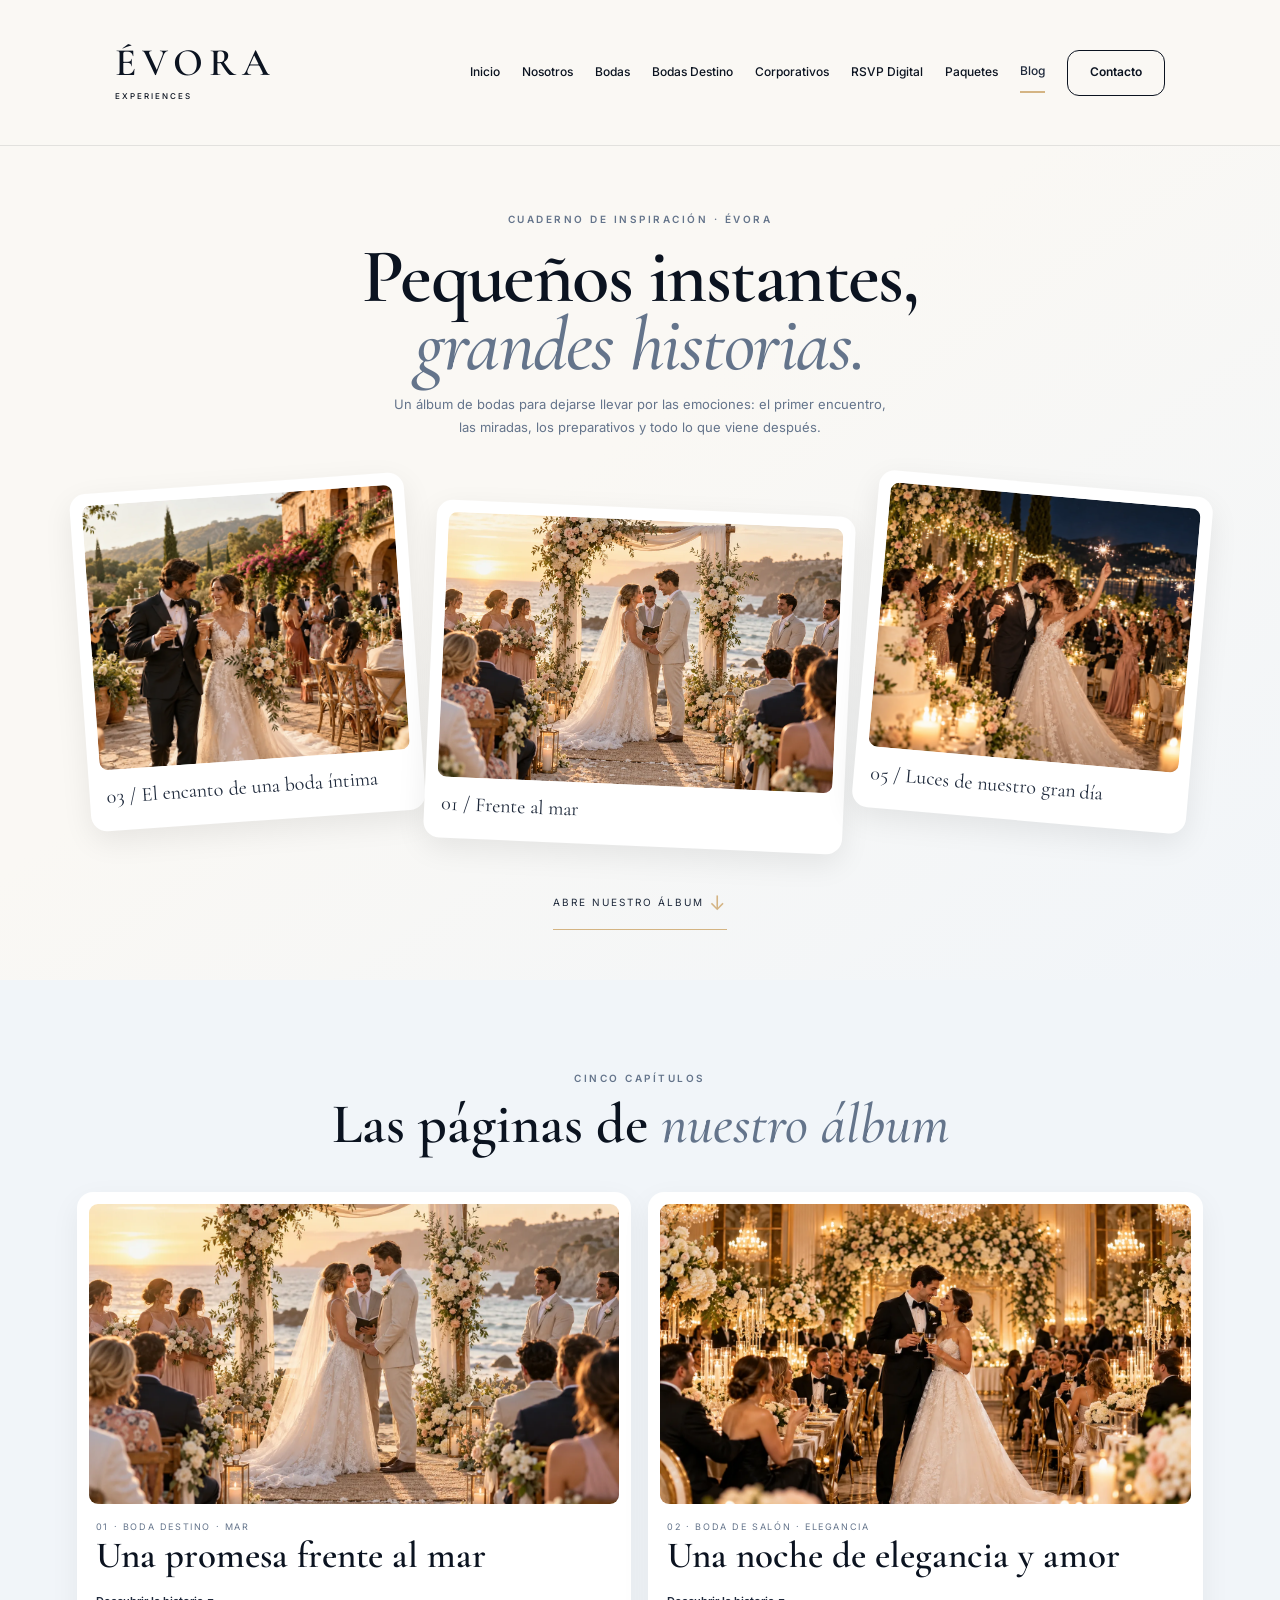
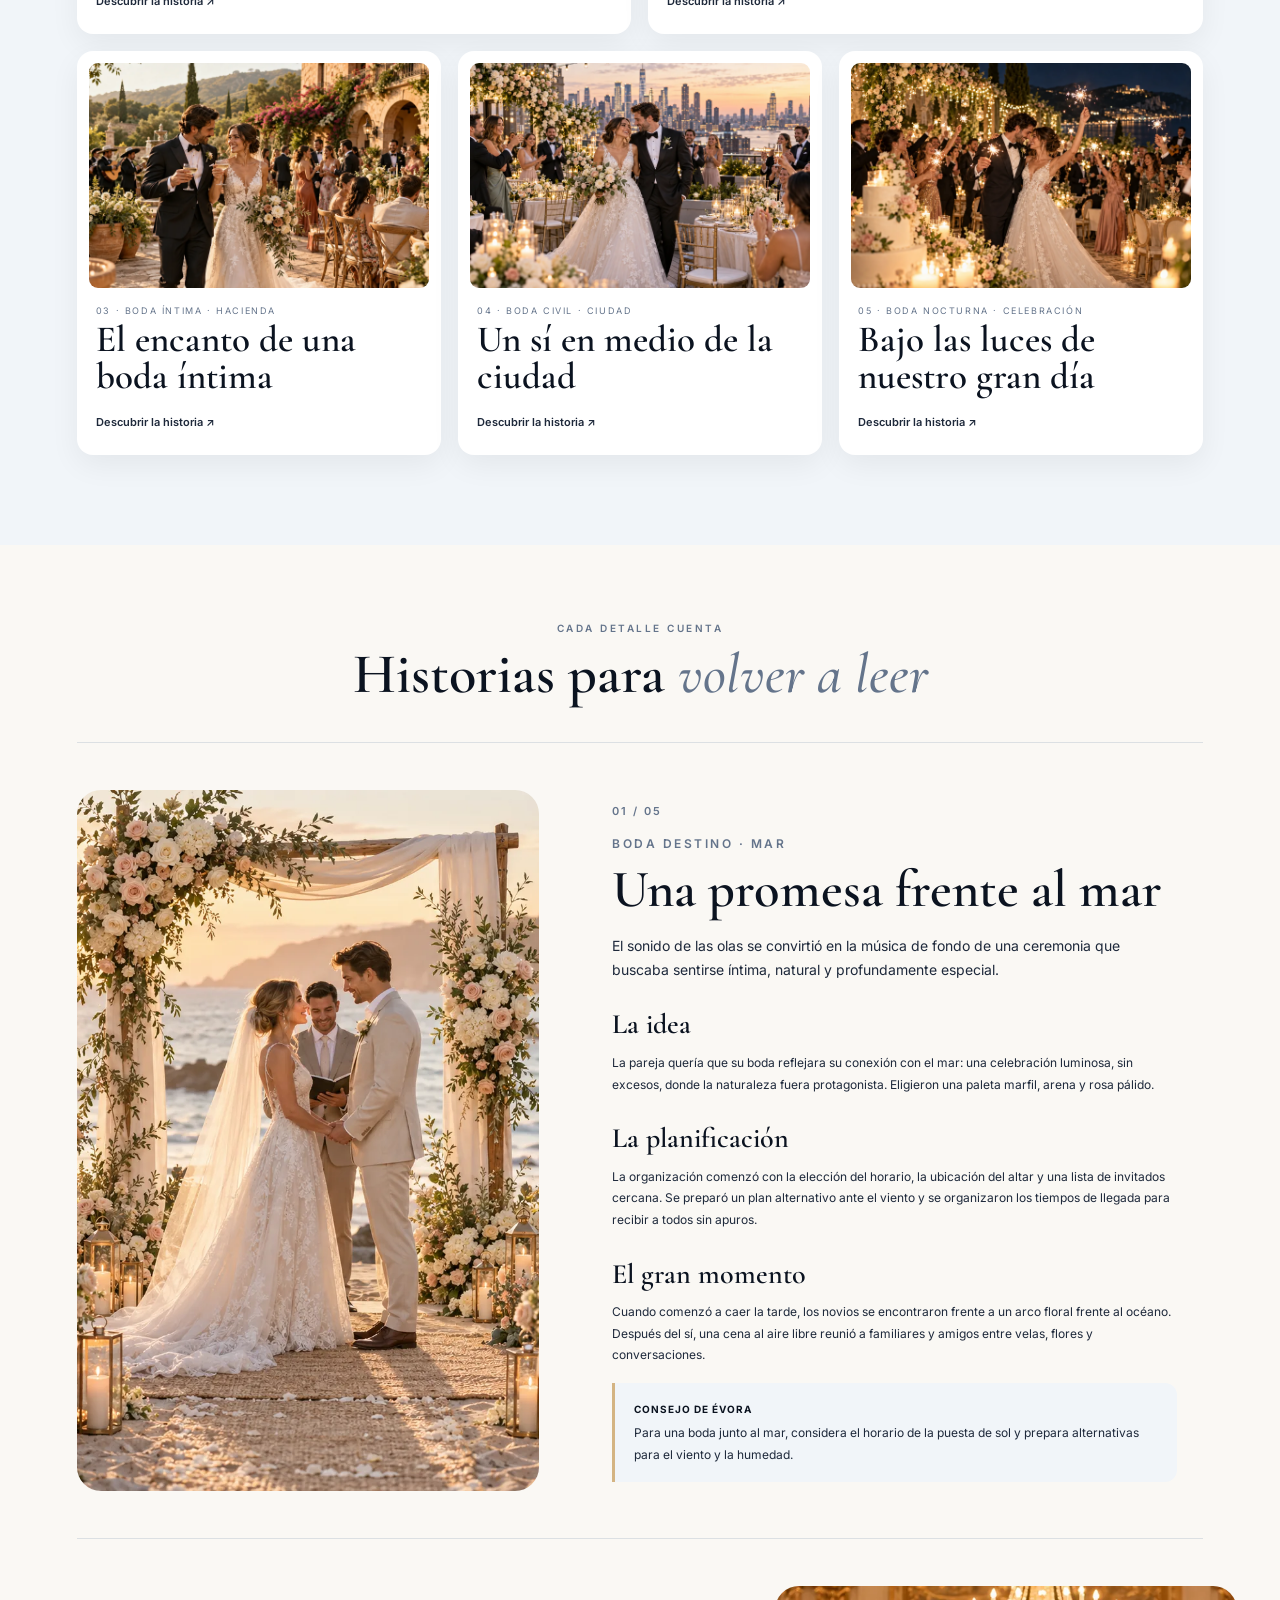
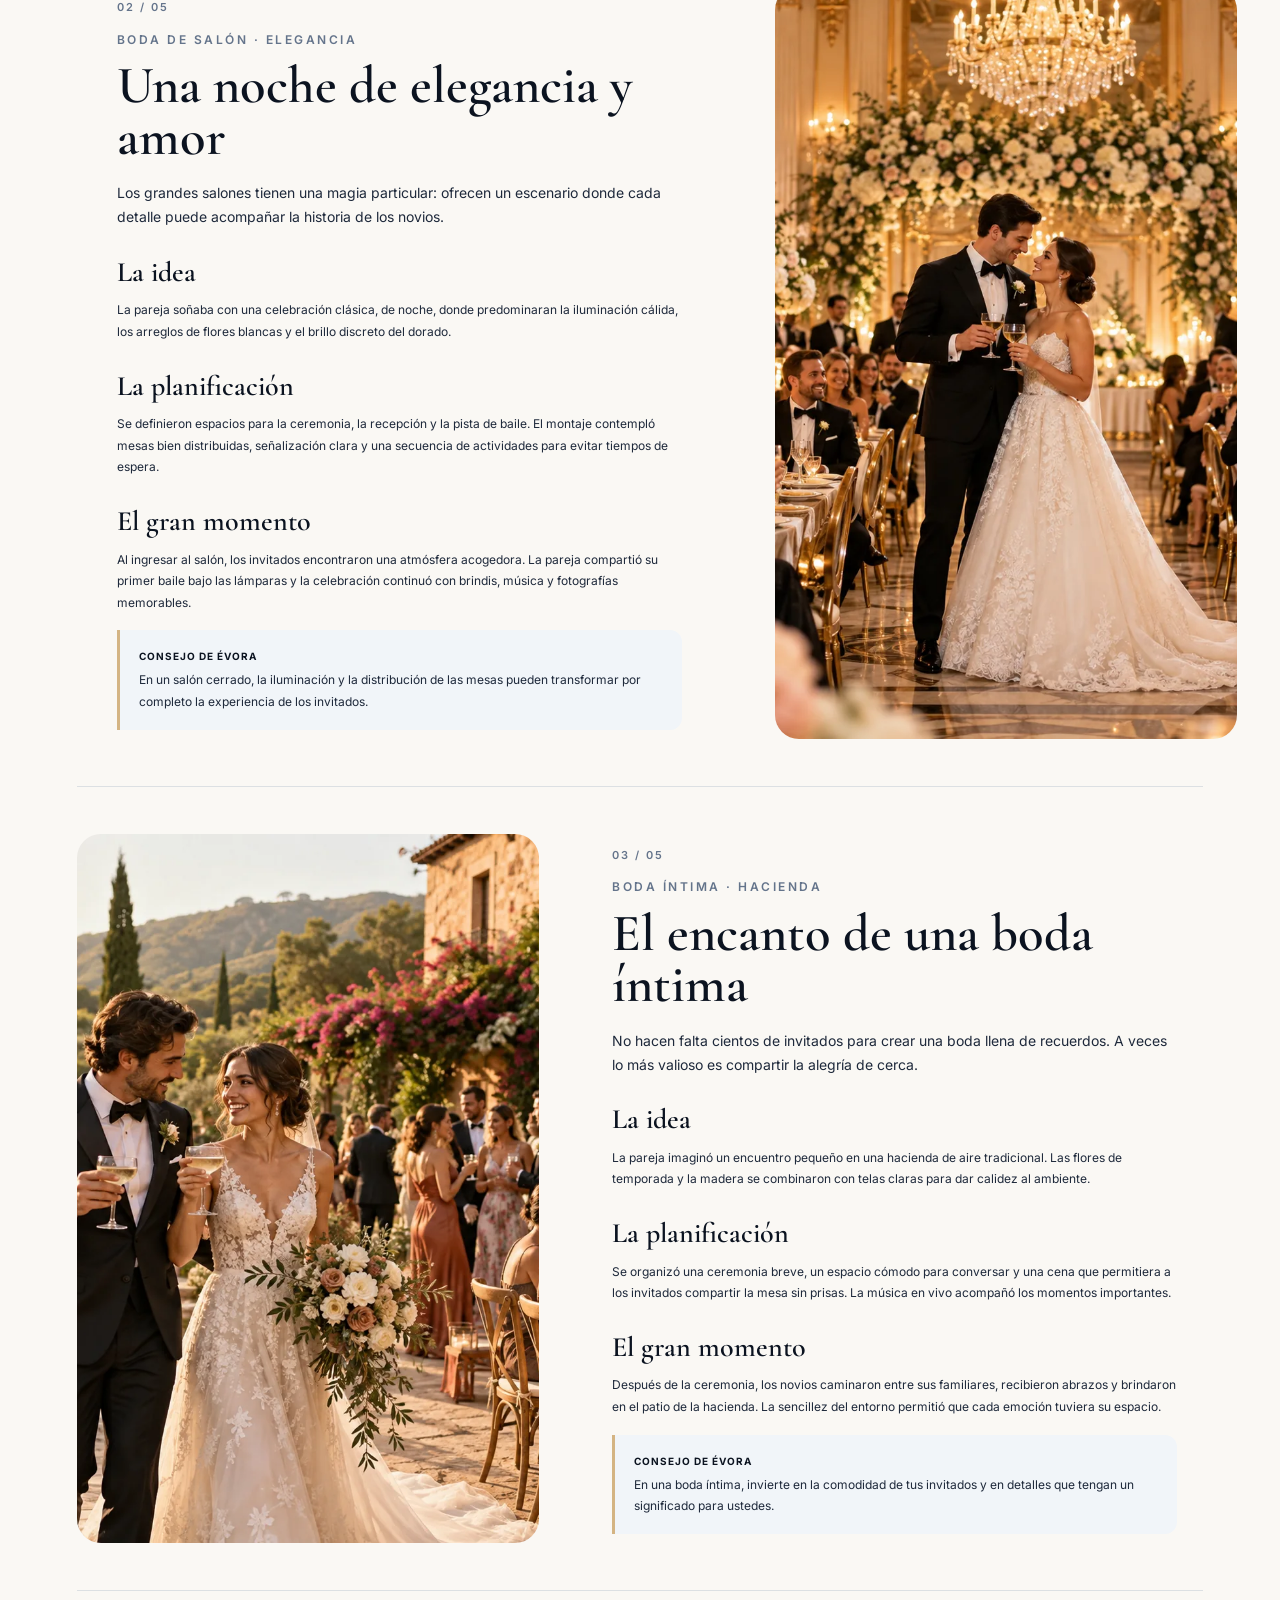
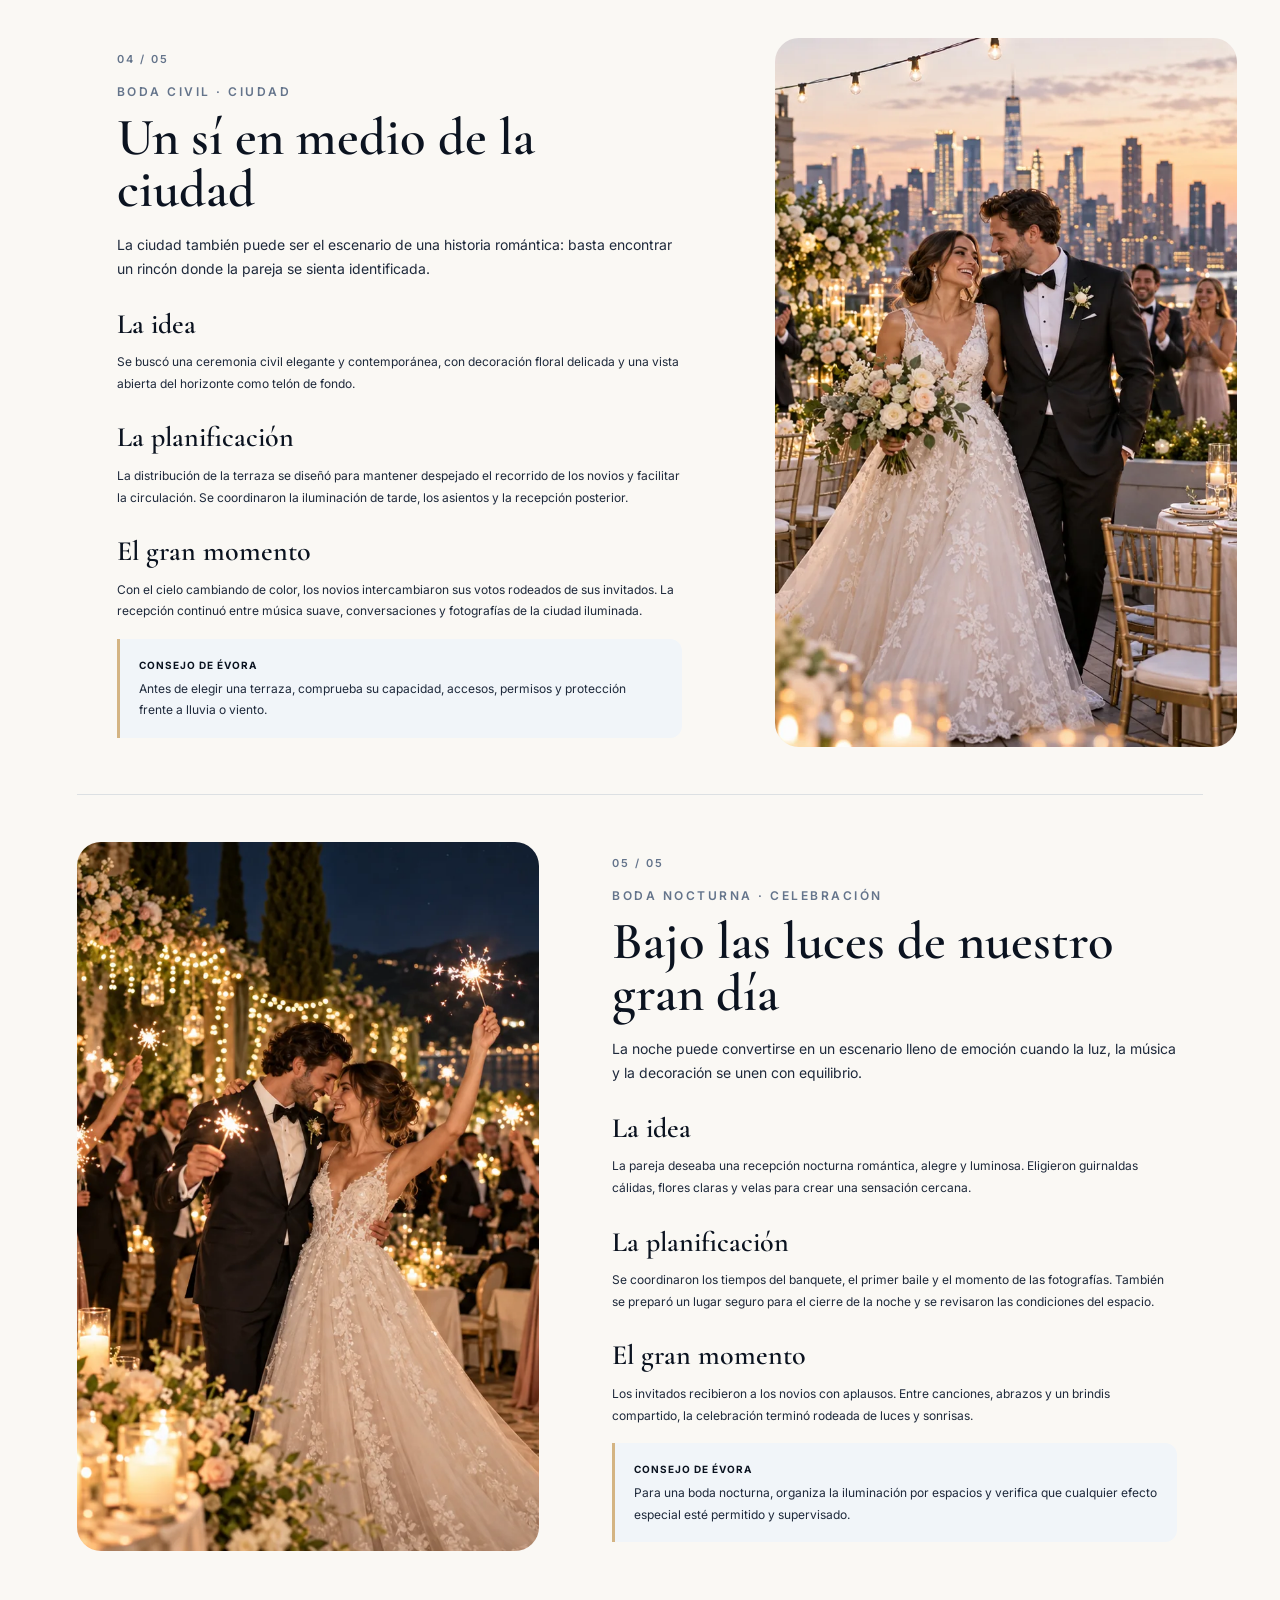
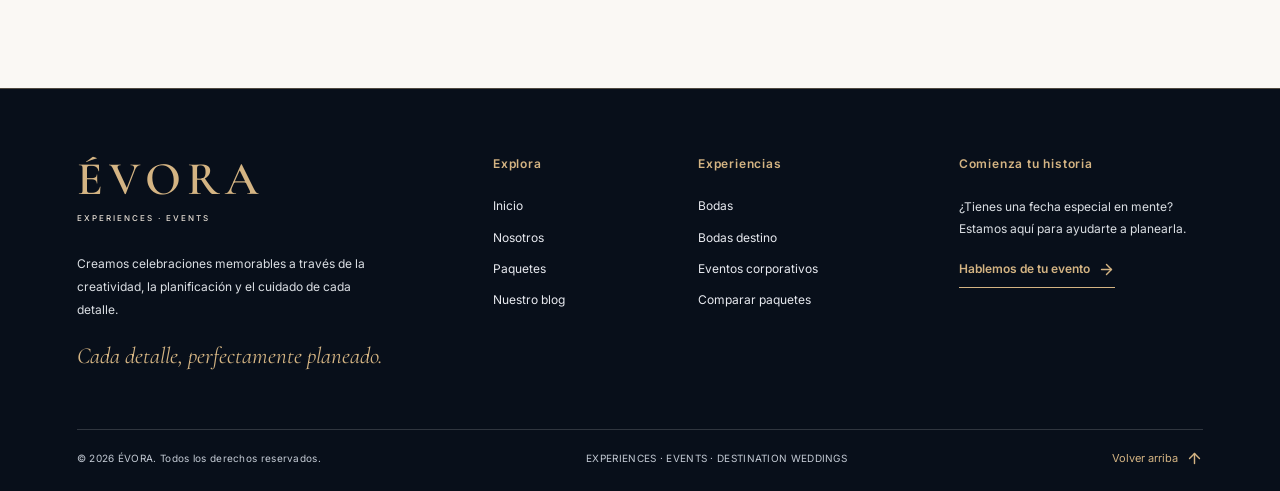
==== commit d3255715: "intento de arreglo del blog xd :v" ====
--- a/blog.html
+++ b/blog.html
@@ -31,6 +31,7 @@
                     <a href="eventos-corporativos.html" class="nav-link">Corporativos</a>
                     <a href="rsvp.html" class="nav-link">RSVP Digital</a>
                     <a href="paquetes.html" class="nav-link">Paquetes</a>
+                    <a href="blog.html" class="nav-link active" aria-current="page">Blog</a>
                     <a href="Contactos.html" class="btn btn-secondary">Contacto</a>
                 </nav>
             </div>
